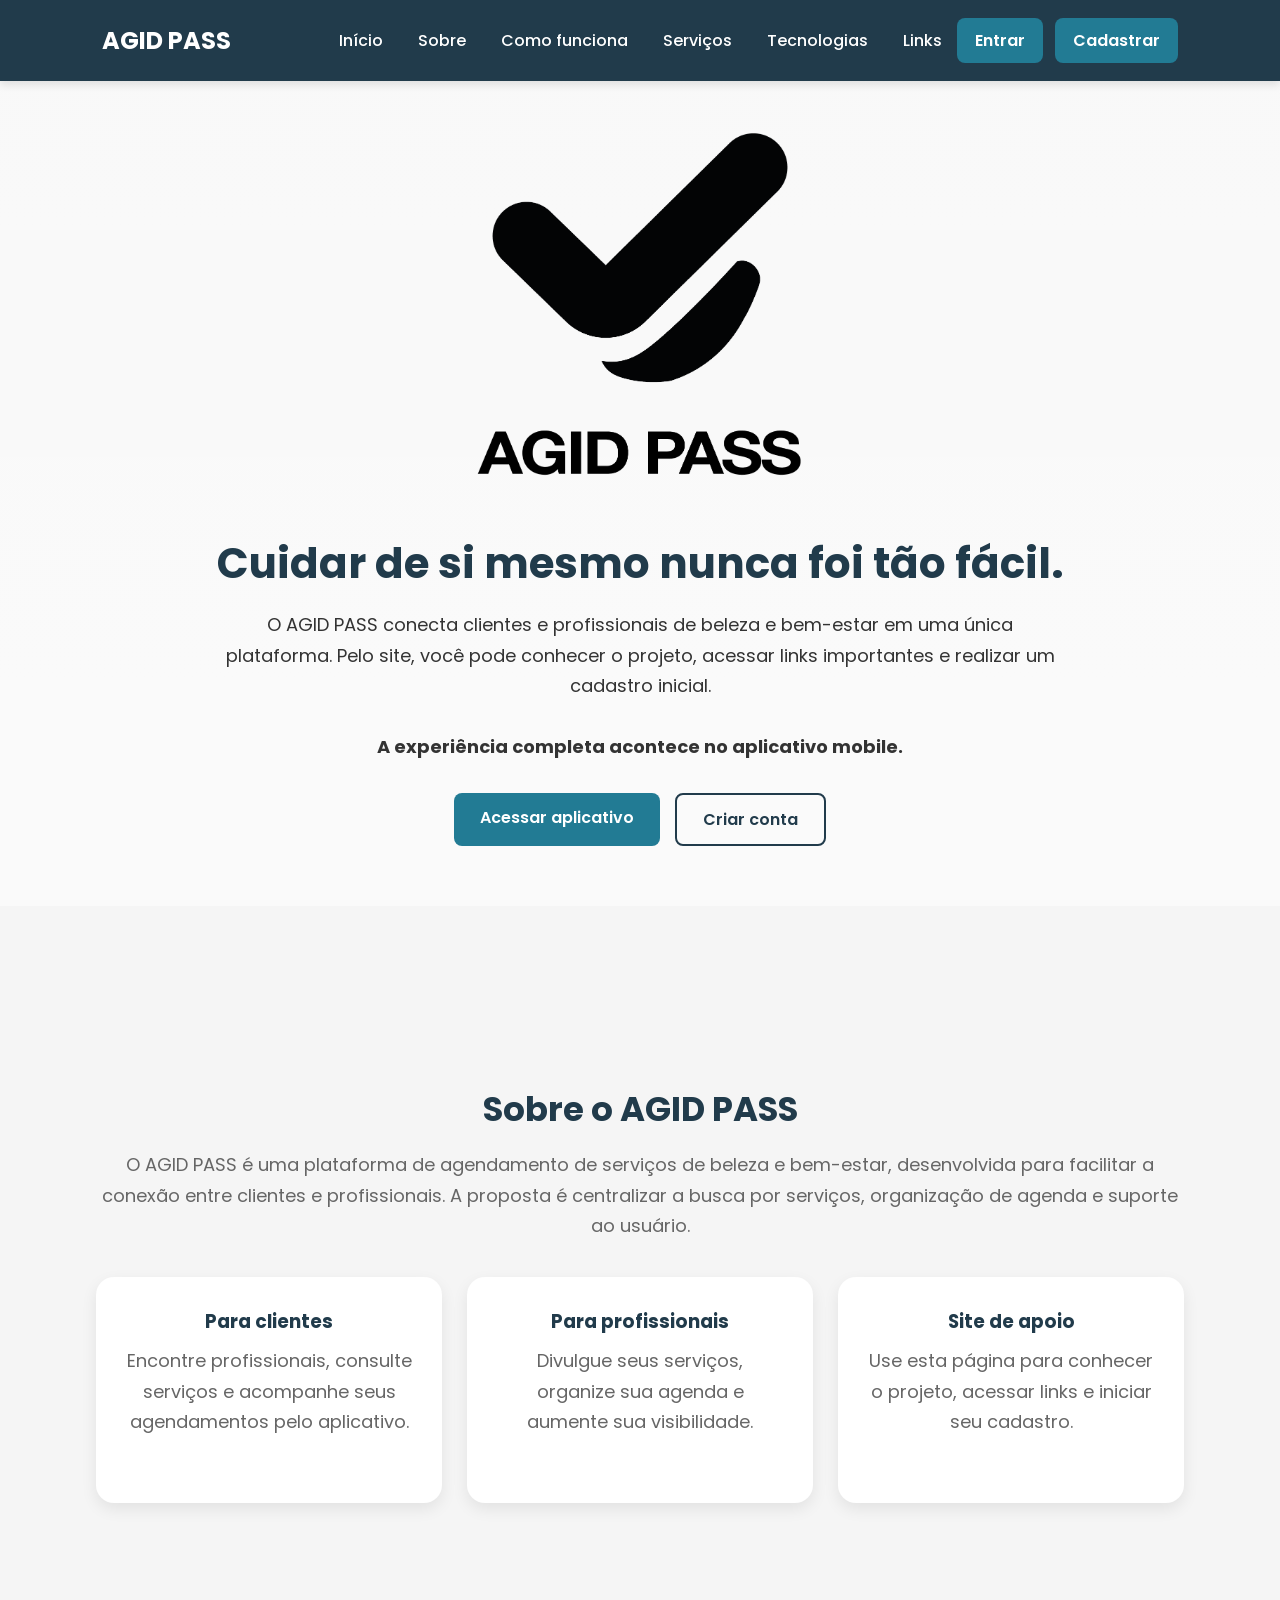
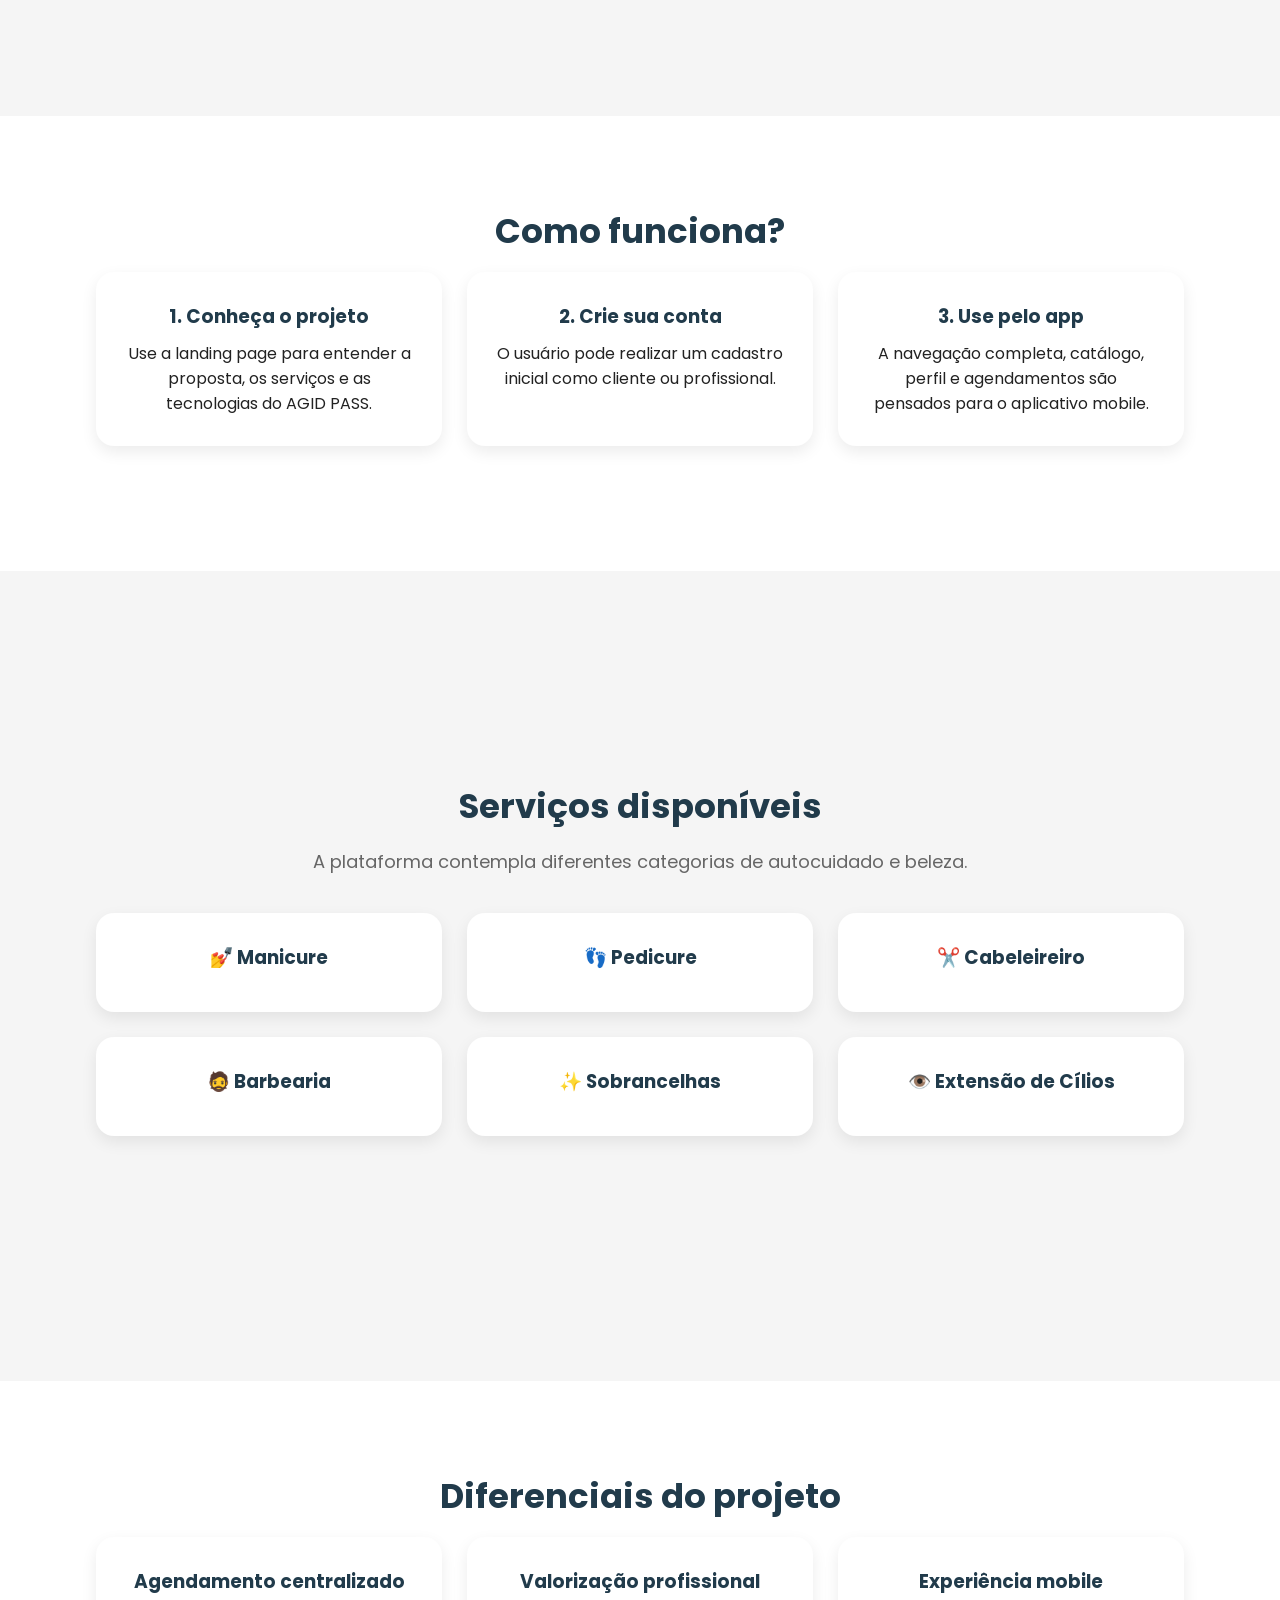
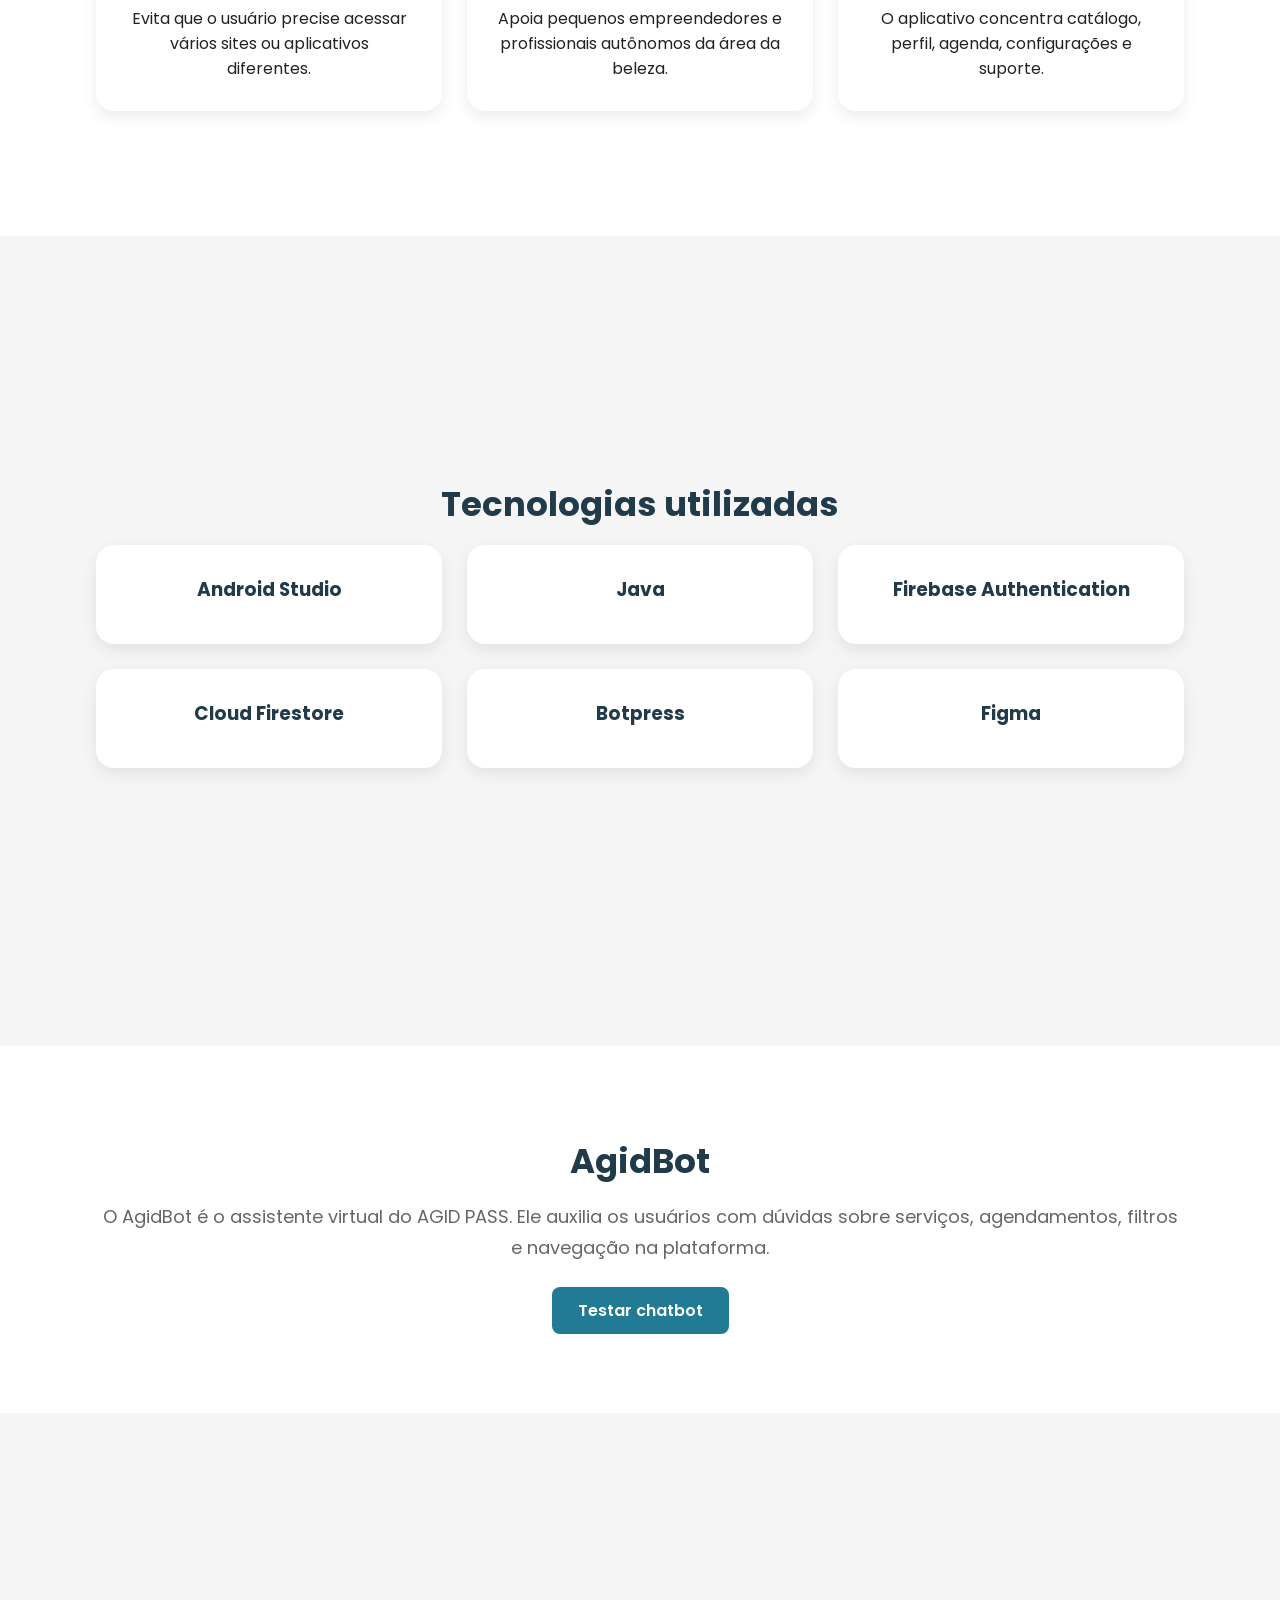
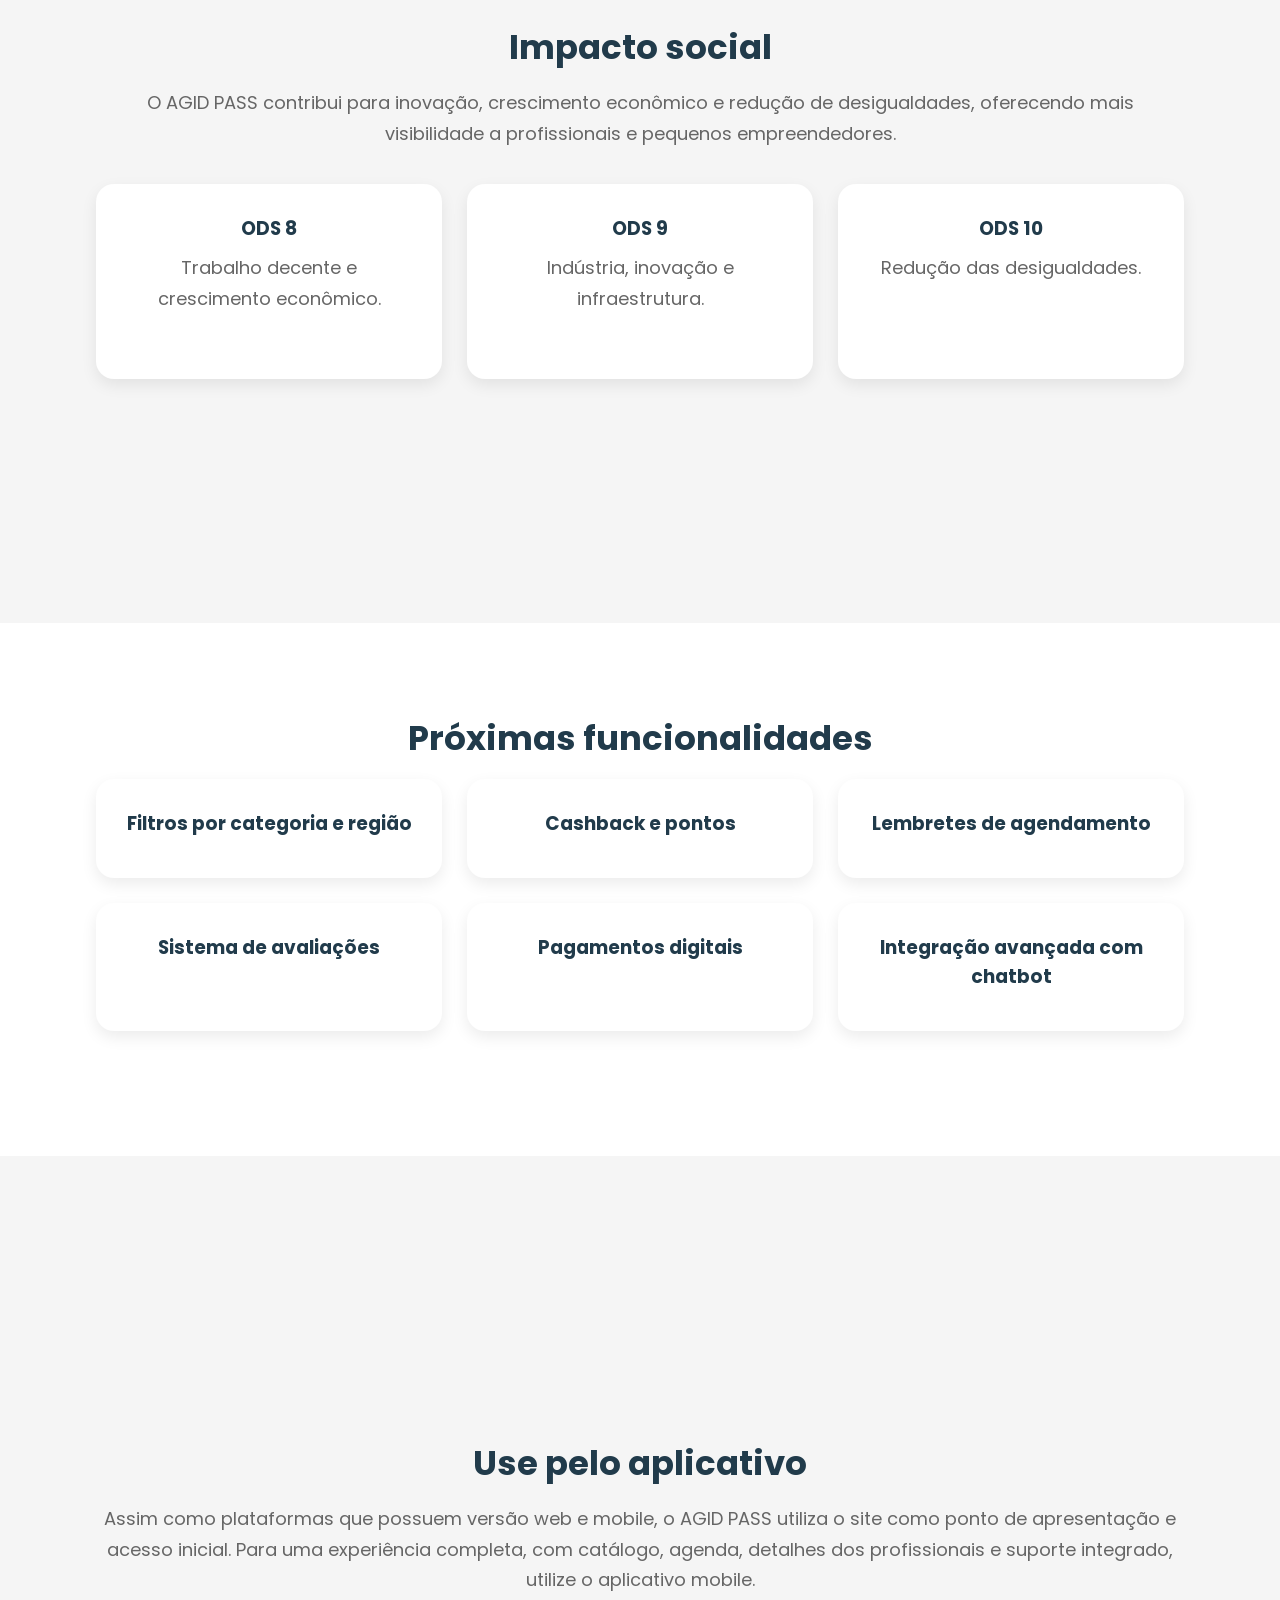
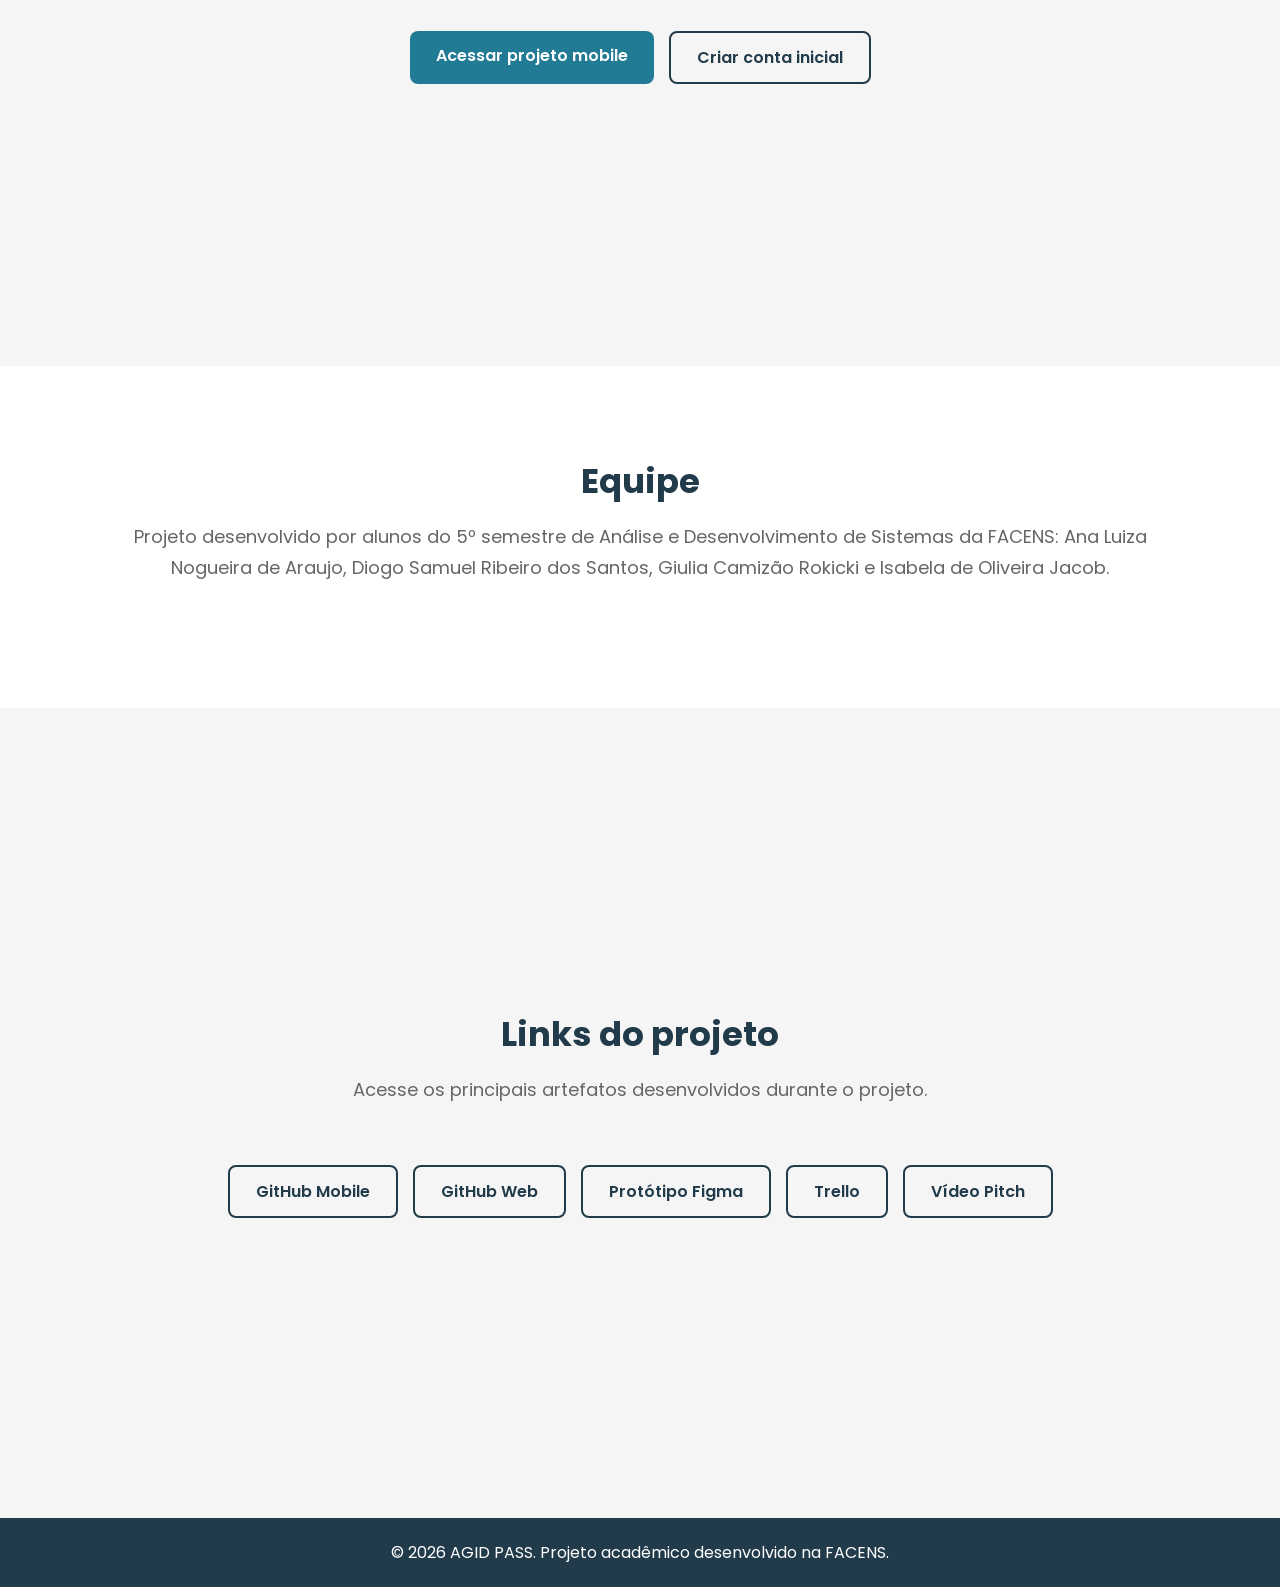
==== index.html @ 79052758 "Versão 1.0 - Criação da landing page com o Firebase Hosting" ====
<!DOCTYPE html>
<html lang="pt-BR">

<head>
    <meta charset="UTF-8">
    <meta name="viewport" content="width=device-width, initial-scale=1.0">
    <title>AGID PASS</title>
    <link rel="stylesheet" href="css/style.css">
</head>

<body>

    <header class="navbar">
        <div class="logo-text">AGID PASS</div>

        <nav>
            <a href="#inicio">Início</a>
            <a href="#sobre">Sobre</a>
            <a href="#funciona">Como funciona</a>
            <a href="#servicos">Serviços</a>
            <a href="#tecnologias">Tecnologias</a>
            <a href="#links">Links</a>
        </nav>

        <div class="nav-buttons">
            <a href="login.html" class="btn-nav">Entrar</a>
            <a href="cadastro.html" class="btn-nav">Cadastrar</a>
        </div>
    </header>

    <section id="inicio" class="hero">
        <div class="hero-content">
            <img src="assets/logoAGID.png" alt="Logo AGID PASS" class="logo-img">

            <h1>Cuidar de si mesmo nunca foi tão fácil.</h1>

            <p>
                O AGID PASS conecta clientes e profissionais de beleza e bem-estar em uma única plataforma.
                Pelo site, você pode conhecer o projeto, acessar links importantes e realizar um cadastro inicial.
                <br><br>
                <strong>A experiência completa acontece no aplicativo mobile.</strong>
            </p>

            <div class="hero-buttons">
                <a href="#links" class="btn-primary">Acessar aplicativo</a>
                <a href="cadastro.html" class="btn-secondary">Criar conta</a>
            </div>
        </div>
    </section>

    <section id="sobre" class="sobre">
        <div class="container">
            <h2>Sobre o AGID PASS</h2>

            <p>
                O AGID PASS é uma plataforma de agendamento de serviços de beleza e bem-estar,
                desenvolvida para facilitar a conexão entre clientes e profissionais.
                A proposta é centralizar a busca por serviços, organização de agenda e suporte ao usuário.
            </p>

            <div class="cards-info">
                <div class="info-card">
                    <h3>Para clientes</h3>
                    <p>Encontre profissionais, consulte serviços e acompanhe seus agendamentos pelo aplicativo.</p>
                </div>

                <div class="info-card">
                    <h3>Para profissionais</h3>
                    <p>Divulgue seus serviços, organize sua agenda e aumente sua visibilidade.</p>
                </div>

                <div class="info-card">
                    <h3>Site de apoio</h3>
                    <p>Use esta página para conhecer o projeto, acessar links e iniciar seu cadastro.</p>
                </div>
            </div>
        </div>
    </section>

    <section id="funciona" class="planos">
        <div class="container">
            <h2>Como funciona?</h2>

            <div class="cards-info">
                <div class="info-card">
                    <h3>1. Conheça o projeto</h3>
                    <p>Use a landing page para entender a proposta, os serviços e as tecnologias do AGID PASS.</p>
                </div>

                <div class="info-card">
                    <h3>2. Crie sua conta</h3>
                    <p>O usuário pode realizar um cadastro inicial como cliente ou profissional.</p>
                </div>

                <div class="info-card">
                    <h3>3. Use pelo app</h3>
                    <p>A navegação completa, catálogo, perfil e agendamentos são pensados para o aplicativo mobile.</p>
                </div>
            </div>
        </div>
    </section>

    <section id="servicos" class="sobre">
        <div class="container">
            <h2>Serviços disponíveis</h2>

            <p>
                A plataforma contempla diferentes categorias de autocuidado e beleza.
            </p>

            <div class="cards-info">
                <div class="info-card"><h3>💅 Manicure</h3></div>
                <div class="info-card"><h3>👣 Pedicure</h3></div>
                <div class="info-card"><h3>✂️ Cabeleireiro</h3></div>
                <div class="info-card"><h3>🧔 Barbearia</h3></div>
                <div class="info-card"><h3>✨ Sobrancelhas</h3></div>
                <div class="info-card"><h3>👁️ Extensão de Cílios</h3></div>
            </div>
        </div>
    </section>

    <section id="diferenciais" class="planos">
        <div class="container">
            <h2>Diferenciais do projeto</h2>

            <div class="cards-info">
                <div class="info-card">
                    <h3>Agendamento centralizado</h3>
                    <p>Evita que o usuário precise acessar vários sites ou aplicativos diferentes.</p>
                </div>

                <div class="info-card">
                    <h3>Valorização profissional</h3>
                    <p>Apoia pequenos empreendedores e profissionais autônomos da área da beleza.</p>
                </div>

                <div class="info-card">
                    <h3>Experiência mobile</h3>
                    <p>O aplicativo concentra catálogo, perfil, agenda, configurações e suporte.</p>
                </div>
            </div>
        </div>
    </section>

    <section id="tecnologias" class="sobre">
        <div class="container">
            <h2>Tecnologias utilizadas</h2>

            <div class="cards-info">
                <div class="info-card"><h3>Android Studio</h3></div>
                <div class="info-card"><h3>Java</h3></div>
                <div class="info-card"><h3>Firebase Authentication</h3></div>
                <div class="info-card"><h3>Cloud Firestore</h3></div>
                <div class="info-card"><h3>Botpress</h3></div>
                <div class="info-card"><h3>Figma</h3></div>
            </div>
        </div>
    </section>

    <section id="chatbot" class="planos">
        <div class="container">
            <h2>AgidBot</h2>

            <p class="subtitulo">
                O AgidBot é o assistente virtual do AGID PASS. Ele auxilia os usuários com dúvidas sobre
                serviços, agendamentos, filtros e navegação na plataforma.
            </p>

            <a href="https://cdn.botpress.cloud/webchat/v3.6/shareable.html?configUrl=https://files.bpcontent.cloud/2026/04/14/03/20260414033141-ZLXTIGOC.json"
                target="_blank" class="btn-primary">
                Testar chatbot
            </a>
        </div>
    </section>

    <section id="impacto" class="sobre">
        <div class="container">
            <h2>Impacto social</h2>

            <p>
                O AGID PASS contribui para inovação, crescimento econômico e redução de desigualdades,
                oferecendo mais visibilidade a profissionais e pequenos empreendedores.
            </p>

            <div class="cards-info">
                <div class="info-card">
                    <h3>ODS 8</h3>
                    <p>Trabalho decente e crescimento econômico.</p>
                </div>

                <div class="info-card">
                    <h3>ODS 9</h3>
                    <p>Indústria, inovação e infraestrutura.</p>
                </div>

                <div class="info-card">
                    <h3>ODS 10</h3>
                    <p>Redução das desigualdades.</p>
                </div>
            </div>
        </div>
    </section>

    <section id="futuro" class="planos">
        <div class="container">
            <h2>Próximas funcionalidades</h2>

            <div class="cards-info">
                <div class="info-card"><h3>Filtros por categoria e região</h3></div>
                <div class="info-card"><h3>Cashback e pontos</h3></div>
                <div class="info-card"><h3>Lembretes de agendamento</h3></div>
                <div class="info-card"><h3>Sistema de avaliações</h3></div>
                <div class="info-card"><h3>Pagamentos digitais</h3></div>
                <div class="info-card"><h3>Integração avançada com chatbot</h3></div>
            </div>
        </div>
    </section>

    <section id="app" class="sobre">
        <div class="container">
            <h2>Use pelo aplicativo</h2>

            <p>
                Assim como plataformas que possuem versão web e mobile, o AGID PASS utiliza o site como ponto
                de apresentação e acesso inicial. Para uma experiência completa, com catálogo, agenda,
                detalhes dos profissionais e suporte integrado, utilize o aplicativo mobile.
            </p>

            <div class="hero-buttons">
                <a href="https://github.com/ananogs-bot/AGIDPASS-Mobile" target="_blank" class="btn-primary">
                    Acessar projeto mobile
                </a>

                <a href="cadastro.html" class="btn-secondary">
                    Criar conta inicial
                </a>
            </div>
        </div>
    </section>

    <section id="equipe" class="planos">
        <div class="container">
            <h2>Equipe</h2>

            <p class="subtitulo">
                Projeto desenvolvido por alunos do 5º semestre de Análise e Desenvolvimento de Sistemas da FACENS:
                Ana Luiza Nogueira de Araujo, Diogo Samuel Ribeiro dos Santos, Giulia Camizão Rokicki e
                Isabela de Oliveira Jacob.
            </p>
        </div>
    </section>

    <section id="links" class="sobre">
        <div class="container">
            <h2>Links do projeto</h2>

            <p>
                Acesse os principais artefatos desenvolvidos durante o projeto.
            </p>

            <br>

            <div class="hero-buttons">
                <a href="https://github.com/ananogs-bot/AGIDPASS-Mobile" target="_blank" class="btn-secondary">
                    GitHub Mobile
                </a>

                <a href="COLE_AQUI_O_LINK_DO_GITHUB_DA_LANDING_PAGE" target="_blank" class="btn-secondary">
                    GitHub Web
                </a>

                <a href="https://www.figma.com/design/40w0I208AfofUGIMAbHQ21/AGID-PASS---Mobile"
                    target="_blank" class="btn-secondary">
                    Protótipo Figma
                </a>

                <a href="https://trello.com/b/S7PlgpMq/agid-pass" target="_blank" class="btn-secondary">
                    Trello
                </a>

                <a href="https://youtu.be/CIX8-N9DKLw" target="_blank" class="btn-secondary">
                    Vídeo Pitch
                </a>
            </div>
        </div>
    </section>

    <footer>
        <p>&copy; 2026 AGID PASS. Projeto acadêmico desenvolvido na FACENS.</p>
    </footer>

    <script src="script.js"></script>

    <script src="https://cdn.botpress.cloud/webchat/v3.6/inject.js"></script>
    <script src="https://files.bpcontent.cloud/2026/04/14/03/20260414033141-DCL74VJK.js" defer></script>

</body>

</html>
---- css/style.css ----
@import url('https://fonts.googleapis.com/css2?family=Poppins:wght@300;400;500;600;700&display=swap');

:root {
    --primary: #16325B;
    --secondary: #213B4B;
    --accent: #227B94;
    --accent-light: #78B7D0;
    --background: #F5F5F5;
    --white: #FFFFFF;
    --text: #222222;
    --text-light: #666666;
}

* {
    margin: 0;
    padding: 0;
    box-sizing: border-box;
    font-family: 'Poppins', sans-serif;
}

html {
    scroll-behavior: smooth;
}

body {
    background-color: var(--background);
    color: var(--text);
}

/* ===================== */
/* NAVBAR */
/* ===================== */

.navbar {
    width: 100%;
    background-color: var(--secondary);
    display: flex;
    align-items: center;
    justify-content: space-between;

    padding: 18px 8%;

    position: fixed;
    top: 0;
    left: 0;

    z-index: 1000;

    box-shadow: 0 4px 8px rgba(0,0,0,0.1);
}

.logo-text {
    color: var(--white);
    font-size: 24px;
    font-weight: 700;
    text-decoration: none;
}

/* MENU CENTRALIZADO DE VERDADE */
.navbar nav {
    position: absolute;
    left: 50%;
    transform: translateX(-50%);

    display: flex;
    gap: 35px;
}

.navbar nav a {
    color: var(--white);
    text-decoration: none;
    font-weight: 500;
    transition: .3s;
}

.navbar nav a:hover {
    color: var(--accent-light);
}

.nav-buttons {
    display: flex;
    gap: 12px;
}

/* ===================== */
/* BOTÕES */
/* ===================== */

.btn-nav,
.btn-primary,
.btn-secondary,
.btn-outline,
.btn-card {
    text-decoration: none;
    border-radius: 8px;
    font-weight: 600;
    transition: .3s;
}

.btn-nav {
    background-color: var(--accent);
    color: var(--white);
    padding: 10px 18px;
}

.btn-nav:hover {
    background-color: var(--primary);
    transform: translateY(-2px);
}

.btn-primary {
    background-color: var(--accent);
    color: var(--white);
    padding: 12px 26px;
    border: none;
}

.btn-primary:hover {
    background-color: var(--primary);
}

.btn-secondary,
.btn-outline {
    color: var(--secondary);
    border: 2px solid var(--secondary);
    padding: 12px 26px;
}

.btn-secondary:hover,
.btn-outline:hover {
    background-color: var(--secondary);
    color: var(--white);
}

.btn-card {
    display: block;
    text-align: center;
    background-color: transparent;
    color: var(--secondary);
    border: 2px solid var(--secondary);
    padding: 12px;
}

.btn-card:hover {
    background-color: var(--secondary);
    color: var(--white);
}

/* ===================== */
/* HERO */
/* ===================== */

.hero {
    min-height: 95vh;
    background:
        linear-gradient(
            rgba(255,255,255,0.35),
            rgba(255,255,255,0.55)
        ),
        url('./assets/fundoInicio.png') no-repeat center center;
    background-size: cover;

    display: flex;
    align-items: center;
    justify-content: center;
    text-align: center;

    padding: 120px 8% 60px;
}

.hero-content {
    max-width: 850px;
}

.logo-img {
    width: 380px;
    max-width: 90%;
    margin-bottom: 25px;
}

.hero h1 {
    font-size: 42px;
    color: var(--secondary);
    margin-bottom: 15px;
}

.hero p {
    font-size: 18px;
    color: #333;
    margin-bottom: 30px;
    line-height: 1.7;
}

.hero-buttons,
.sobre-buttons {
    display: flex;
    justify-content: center;
    gap: 15px;
    flex-wrap: wrap;
}

/* ===================== */
/* GERAL */
/* ===================== */

.container {
    width: 85%;
    max-width: 1200px;
    margin: auto;
}

/* ===================== */
/* SOBRE */
/* ===================== */

.sobre {
    min-height: 90vh;
    background-color: var(--background);
    display: flex;
    align-items: center;
    text-align: center;
    padding: 90px 0;
}

.sobre h2,
.planos h2,
.contato h2 {
    font-size: 34px;
    color: var(--secondary);
    margin-bottom: 15px;
}

.sobre p,
.planos .subtitulo,
.contato p {
    font-size: 18px;
    color: var(--text-light);
    line-height: 1.7;
    margin-bottom: 35px;
}

.cards-info {
    display: grid;
    grid-template-columns: repeat(3, 1fr);
    gap: 25px;
    margin-bottom: 35px;
}

.info-card {
    background-color: var(--white);
    padding: 30px;
    border-radius: 18px;
    box-shadow: 0 6px 16px rgba(0,0,0,0.08);
}

.info-card h3 {
    color: var(--secondary);
    margin-bottom: 10px;
}

/* ===================== */
/* PLANOS */
/* ===================== */

.planos {
    background-color: var(--white);
    padding: 90px 0;
    text-align: center;
}

.planos-grid {
    display: grid;
    grid-template-columns: repeat(3, 1fr);
    gap: 25px;
}

.plano-card {
    background-color: var(--white);
    border-radius: 20px;
    padding: 30px;
    box-shadow: 0 6px 18px rgba(0,0,0,0.08);
    border: 1px solid #eaeaea;
    transition: .3s;
}

.plano-card:hover {
    transform: translateY(-6px);
}

.plano-card h3 {
    color: var(--secondary);
    font-size: 24px;
    margin-bottom: 20px;
}

.plano-card h4 {
    font-size: 36px;
    color: var(--primary);
    margin-bottom: 15px;
}

.plano-card h4 span {
    font-size: 16px;
    color: #888;
    font-weight: 400;
}

.plano-card p {
    color: var(--text-light);
    min-height: 75px;
    margin-bottom: 25px;
}

.destaque {
    border: 3px solid var(--accent);
}

.chamada-final {
    margin-top: 45px;
    color: var(--secondary);
    font-size: 26px;
}

/* ===================== */
/* CONTATO */
/* ===================== */

.contato {
    background-color: var(--background);
    text-align: center;
    padding: 80px 0;
}

/* ===================== */
/* FOOTER */
/* ===================== */

footer {
    background-color: var(--secondary);
    color: var(--white);
    text-align: center;
    padding: 22px;
}

/* ===================== */
/* RESPONSIVO */
/* ===================== */

@media (max-width: 900px) {

    .navbar {
        flex-direction: column;
        gap: 15px;

        position: static;
        padding: 20px;
    }

    .navbar nav {
        position: static;
        transform: none;

        display: flex;
        flex-wrap: wrap;
        justify-content: center;

        gap: 15px;
    }

    .hero {
        padding-top: 60px;
    }

    .hero h1 {
        font-size: 30px;
    }

    .cards-info,
    .planos-grid {
        grid-template-columns: 1fr;
    }
}

.auth-body {
    min-height: 100vh;
    background: linear-gradient(135deg, #213B4B, #227B94);
    display: flex;
    align-items: center;
    justify-content: center;
    padding: 20px;
}

.auth-container {
    width: 100%;
    max-width: 430px;
}

.auth-card {
    background: #ffffff;
    padding: 35px;
    border-radius: 22px;
    box-shadow: 0 10px 35px rgba(0,0,0,0.22);
    text-align: center;
}

.auth-logo {
    width: 130px;
    height: auto;
    margin-bottom: 18px;
}

.auth-card h1 {
    color: #213B4B;
    font-size: 32px;
    margin-bottom: 8px;
}

.auth-card p {
    color: #666;
    margin-bottom: 25px;
}

.auth-card form {
    display: flex;
    flex-direction: column;
    gap: 14px;
}

.auth-card input,
.auth-card select,
.auth-card textarea {
    width: 100%;
    padding: 14px;
    border-radius: 10px;
    border: 1px solid #ccc;
    font-size: 15px;
    outline: none;
}

.auth-card input:focus,
.auth-card select:focus,
.auth-card textarea:focus {
    border-color: #227B94;
}

.auth-card button {
    background-color: #227B94;
    color: white;
    border: none;
    padding: 14px;
    border-radius: 10px;
    font-weight: 700;
    cursor: pointer;
    font-size: 16px;
}

.auth-card button:hover {
    background-color: #16325B;
}

.auth-card span {
    display: block;
    margin-top: 20px;
    color: #666;
}

.auth-card a {
    color: #227B94;
    font-weight: 600;
    text-decoration: none;
}


.login-page {
    min-height: 100vh;
    margin: 0;
    background: linear-gradient(180deg, #dce8f0 0%, #ffffff 45%, #dce8f0 100%);
    display: flex;
    align-items: center;
    justify-content: center;
}

.login-wrapper {
    width: 100%;
    padding: 30px 20px;
    display: flex;
    justify-content: center;
}

.login-card {
    width: 100%;
    max-width: 430px;
    background: #ffffff;
    border-radius: 42px;
    padding: 42px 34px;
    box-shadow: 0 16px 45px rgba(33, 59, 75, 0.25);
    text-align: center;
}

.login-icon {
    width: 78px;
    height: 78px;
    object-fit: contain;
    margin-bottom: 18px;
    border-radius: 18px;
}

.login-card h1 {
    font-size: 25px;
    color: #111827;
    margin-bottom: 8px;
}

.login-card p {
    color: #7b8190;
    font-size: 14px;
    margin-bottom: 28px;
}

.login-tabs {
    background-color: #e8ebef;
    border-radius: 14px;
    display: grid;
    grid-template-columns: 1fr 1fr;
    padding: 5px;
    margin-bottom: 32px;
}

.login-tabs button,
.login-tabs a {
    border: none;
    padding: 13px;
    border-radius: 12px;
    font-weight: 700;
    text-decoration: none;
    font-size: 14px;
    cursor: pointer;
    text-align: center;
}

.login-tabs button.active {
    background-color: white;
    color: #111827;
    box-shadow: 0 3px 8px rgba(0,0,0,0.08);
}

.login-tabs a {
    color: #7b8190;
}

.login-form {
    display: flex;
    flex-direction: column;
    text-align: left;
}

.login-form label {
    font-size: 13px;
    font-weight: 600;
    color: #4b5563;
    margin-bottom: 8px;
}

.login-form input,
.login-form select,
.login-form textarea {
    width: 100%;
    padding: 15px 16px;
    border-radius: 16px;
    border: 1px solid #dfe3ea;
    background-color: #f9fafb;
    font-size: 14px;
    margin-bottom: 22px;
    outline: none;
    color: #4b5563;
}

.login-options {
    display: flex;
    justify-content: space-between;
    align-items: center;
    margin-bottom: 32px;
    font-size: 13px;
}

.remember {
    display: flex;
    align-items: center;
    gap: 6px;
    margin: 0 !important;
}

.login-options a {
    color: #111827;
    text-decoration: none;
    font-weight: 700;
}

.login-button {
    width: 100%;
    background-color: #000000;
    color: white;
    border: none;
    padding: 16px;
    border-radius: 16px;
    font-weight: 700;
    cursor: pointer;
    font-size: 15px;
}

.login-button:hover {
    background-color: #213B4B;
}

.back-home {
    display: block;
    margin-top: 24px;
    color: #227B94;
    text-decoration: none;
    font-weight: 600;
    font-size: 14px;
}

.login-form select {
    width: 100%;
    padding: 15px 16px;
    border-radius: 16px;
    border: 1px solid #dfe3ea;
    background-color: #f9fafb;
    font-size: 14px;
    margin-bottom: 22px;
    outline: none;
    color: #6b7280;
}

.login-form select:focus {
    border-color: #227B94;
    background-color: white;
}

.login-form input:focus,
.login-form select:focus,
.login-form textarea:focus {
    border-color: #227B94;
    background-color: white;
}

.screenshots{
    display:flex;
    justify-content:center;
    gap:20px;
    flex-wrap:wrap;
}

.screenshots img{
    width:250px;
    border-radius:20px;
    box-shadow:0 5px 15px rgba(0,0,0,.15);
}
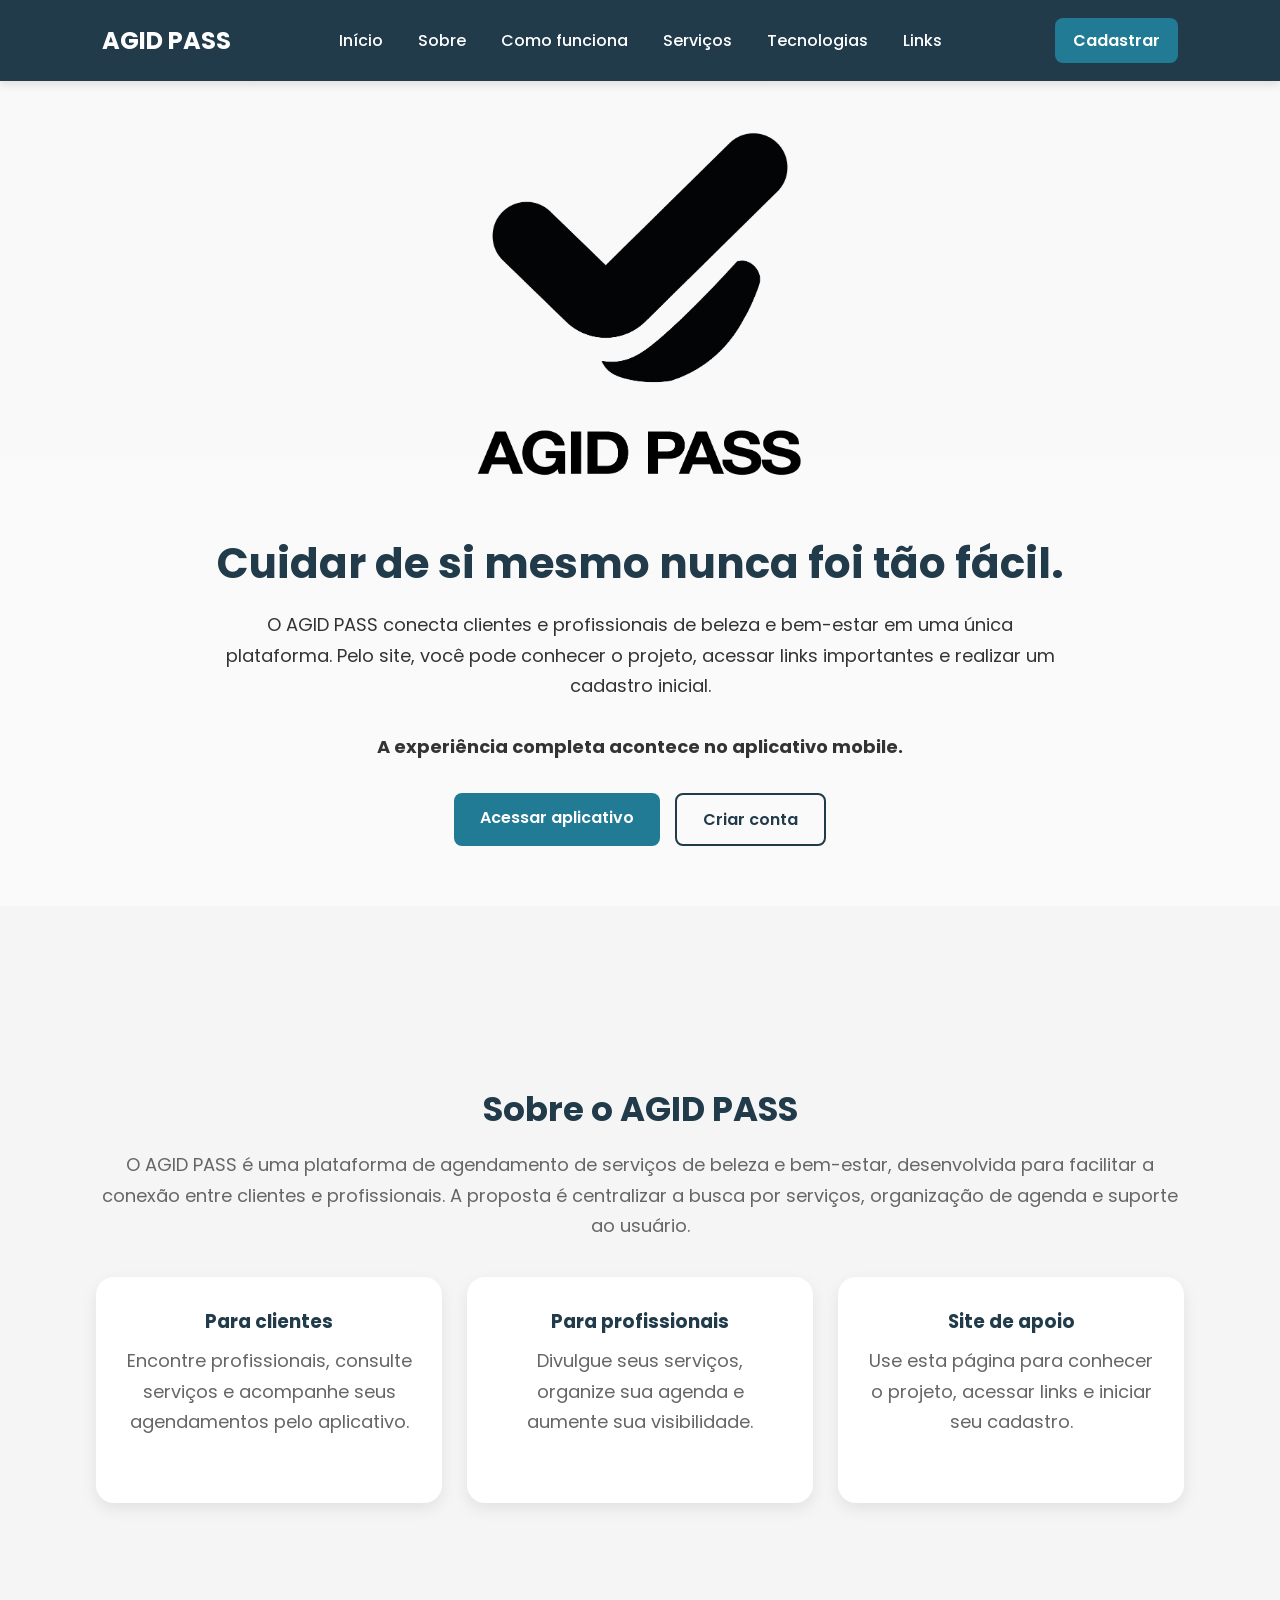
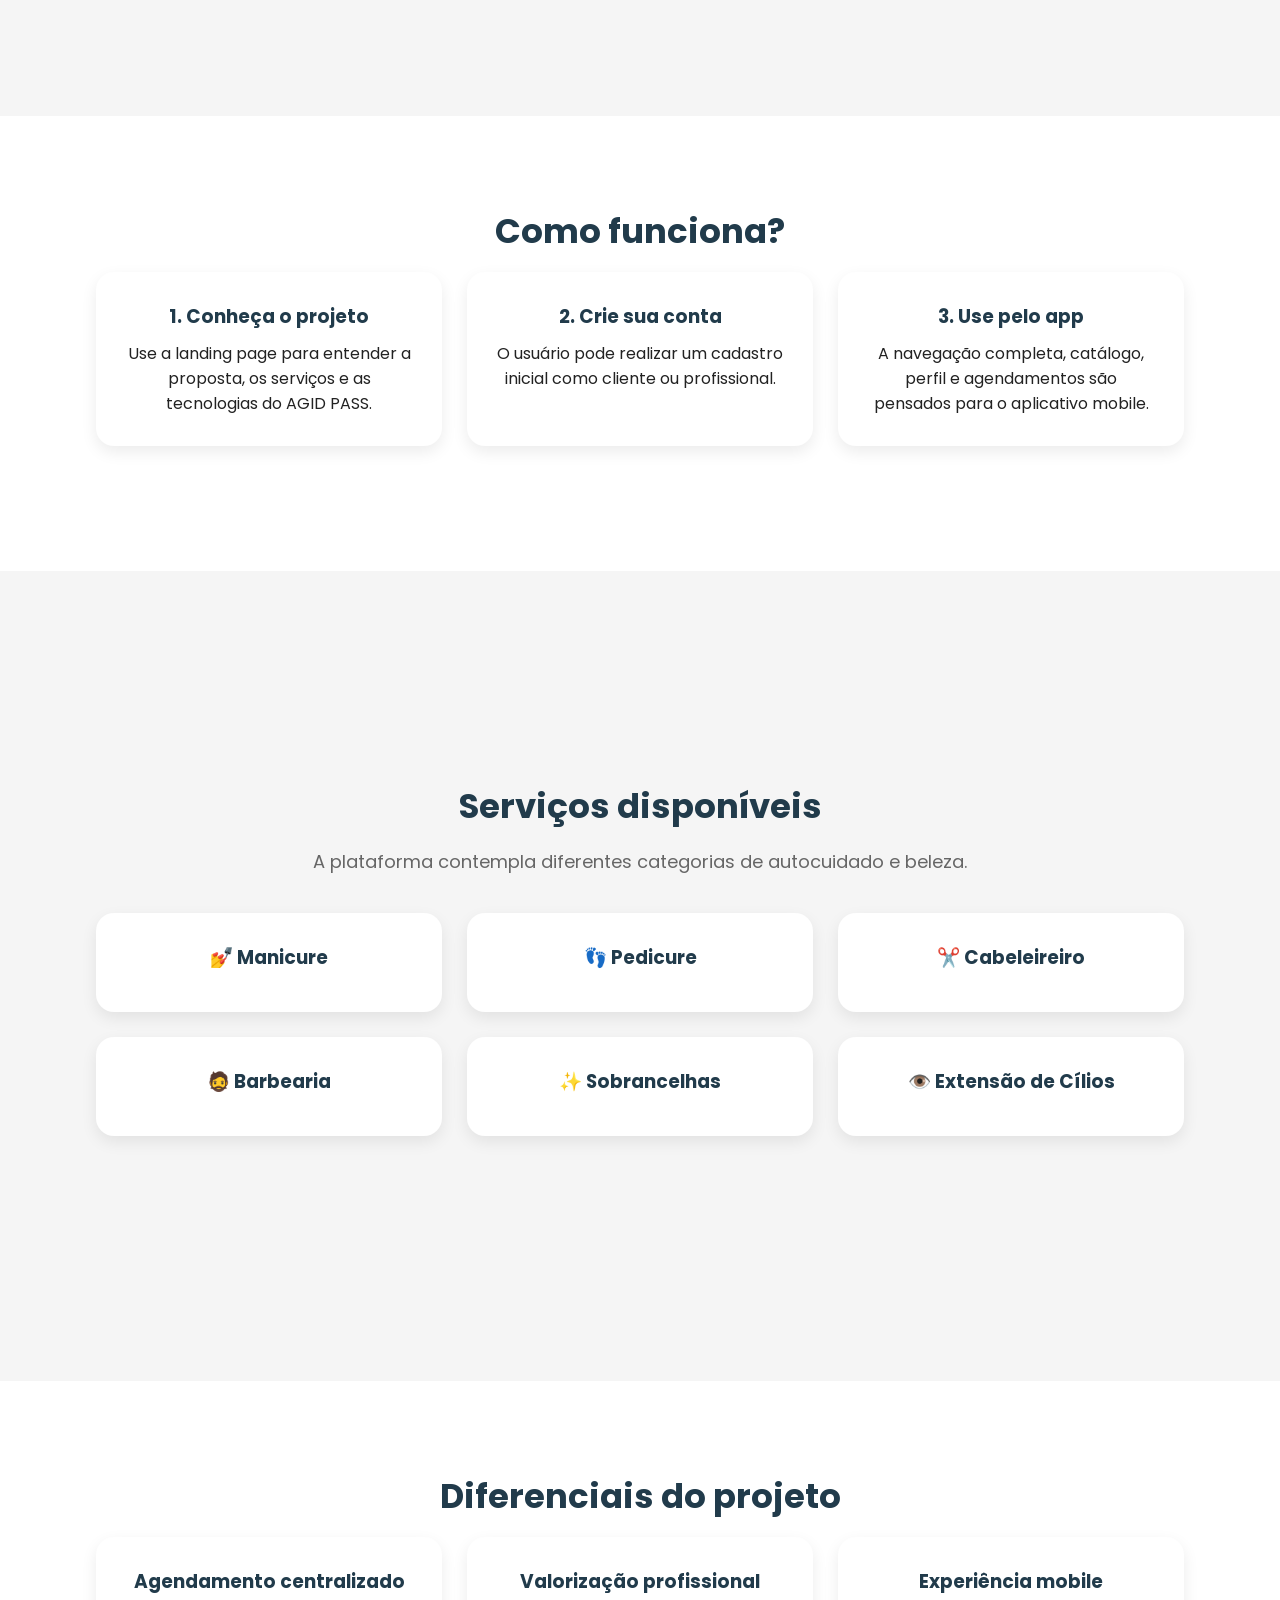
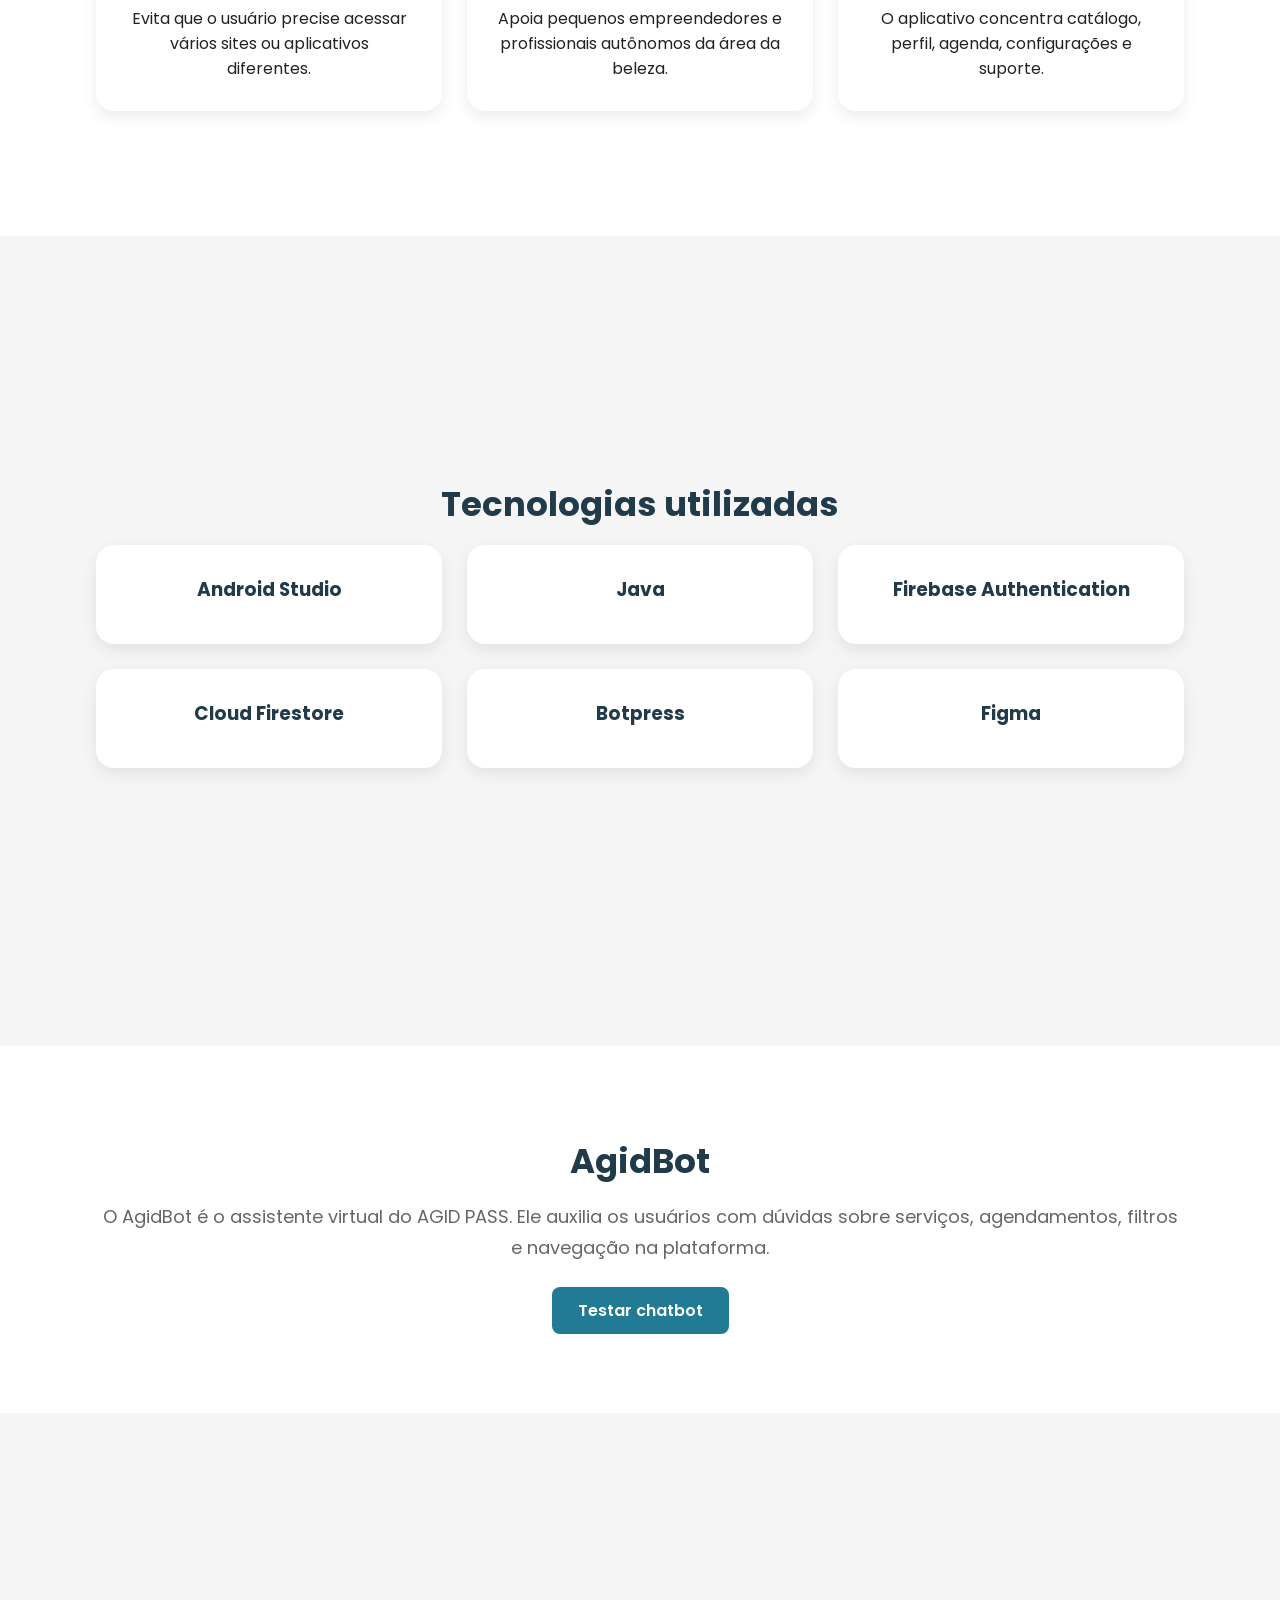
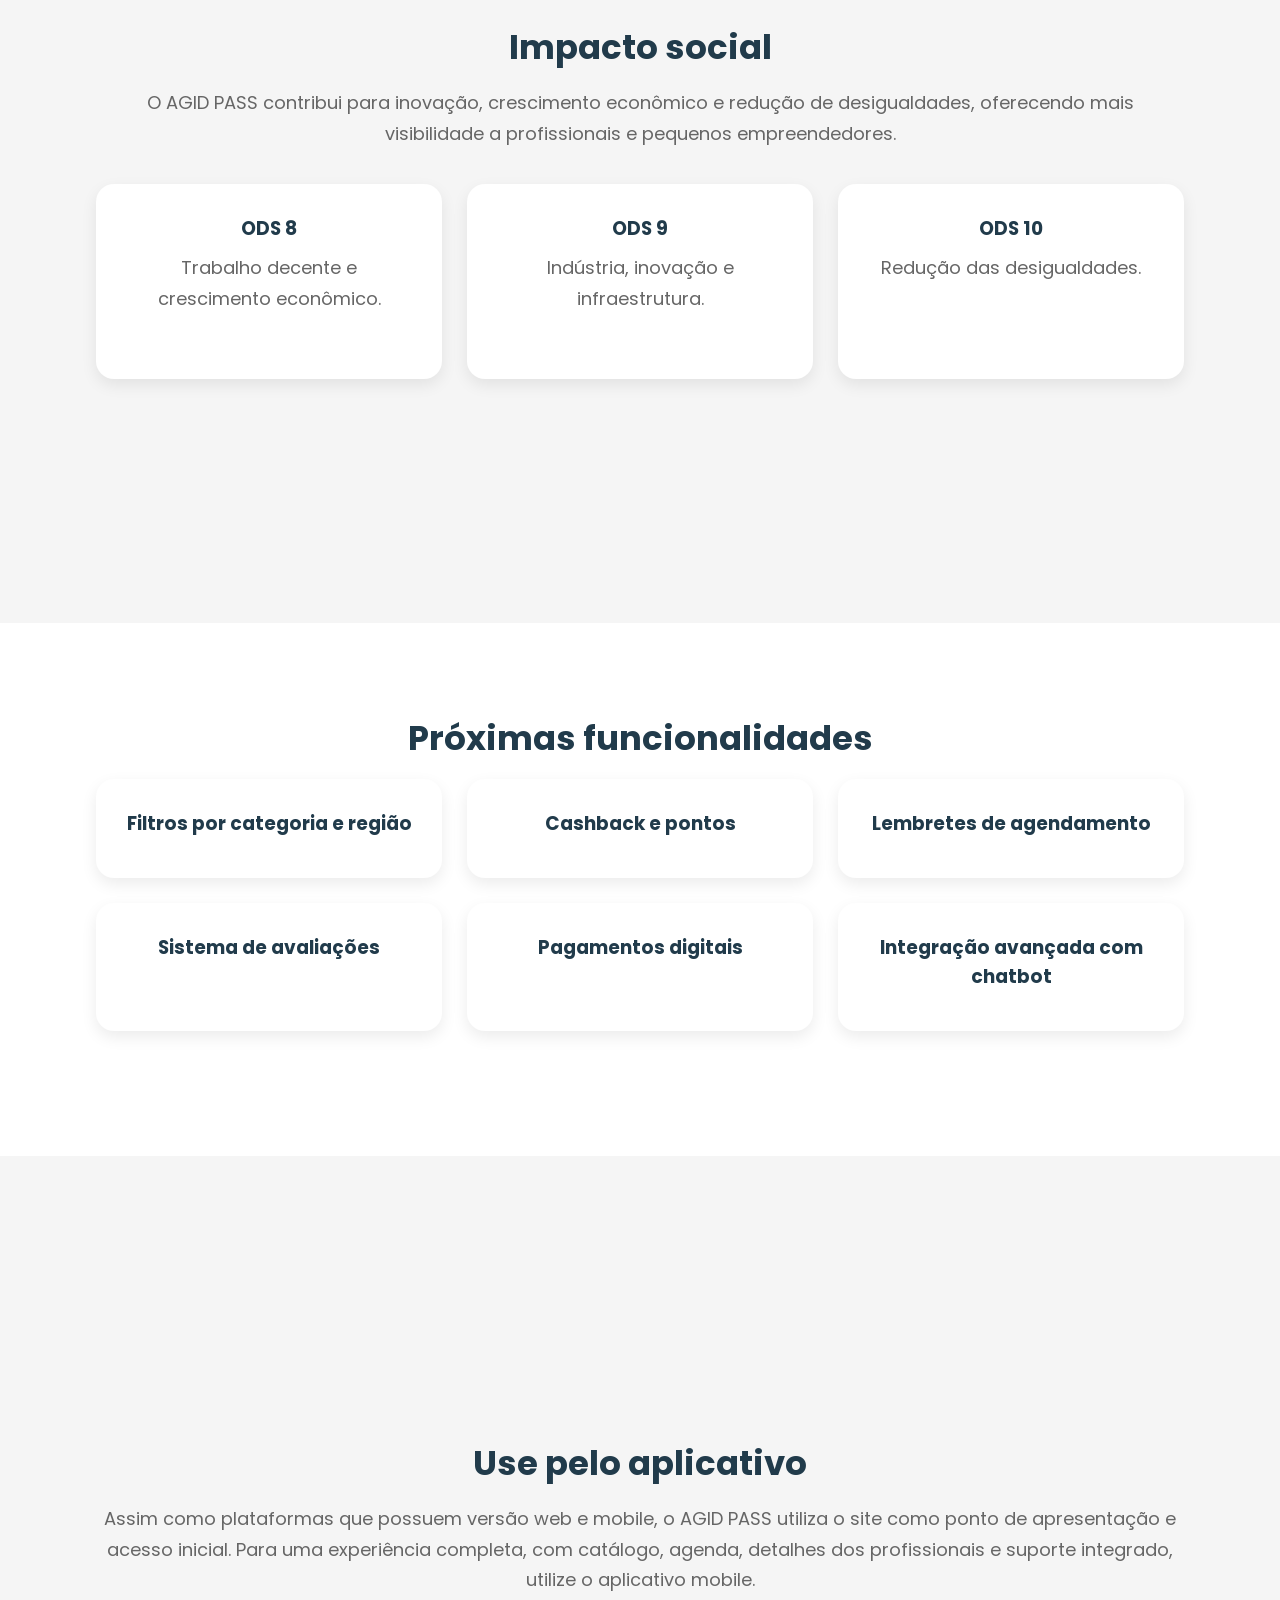
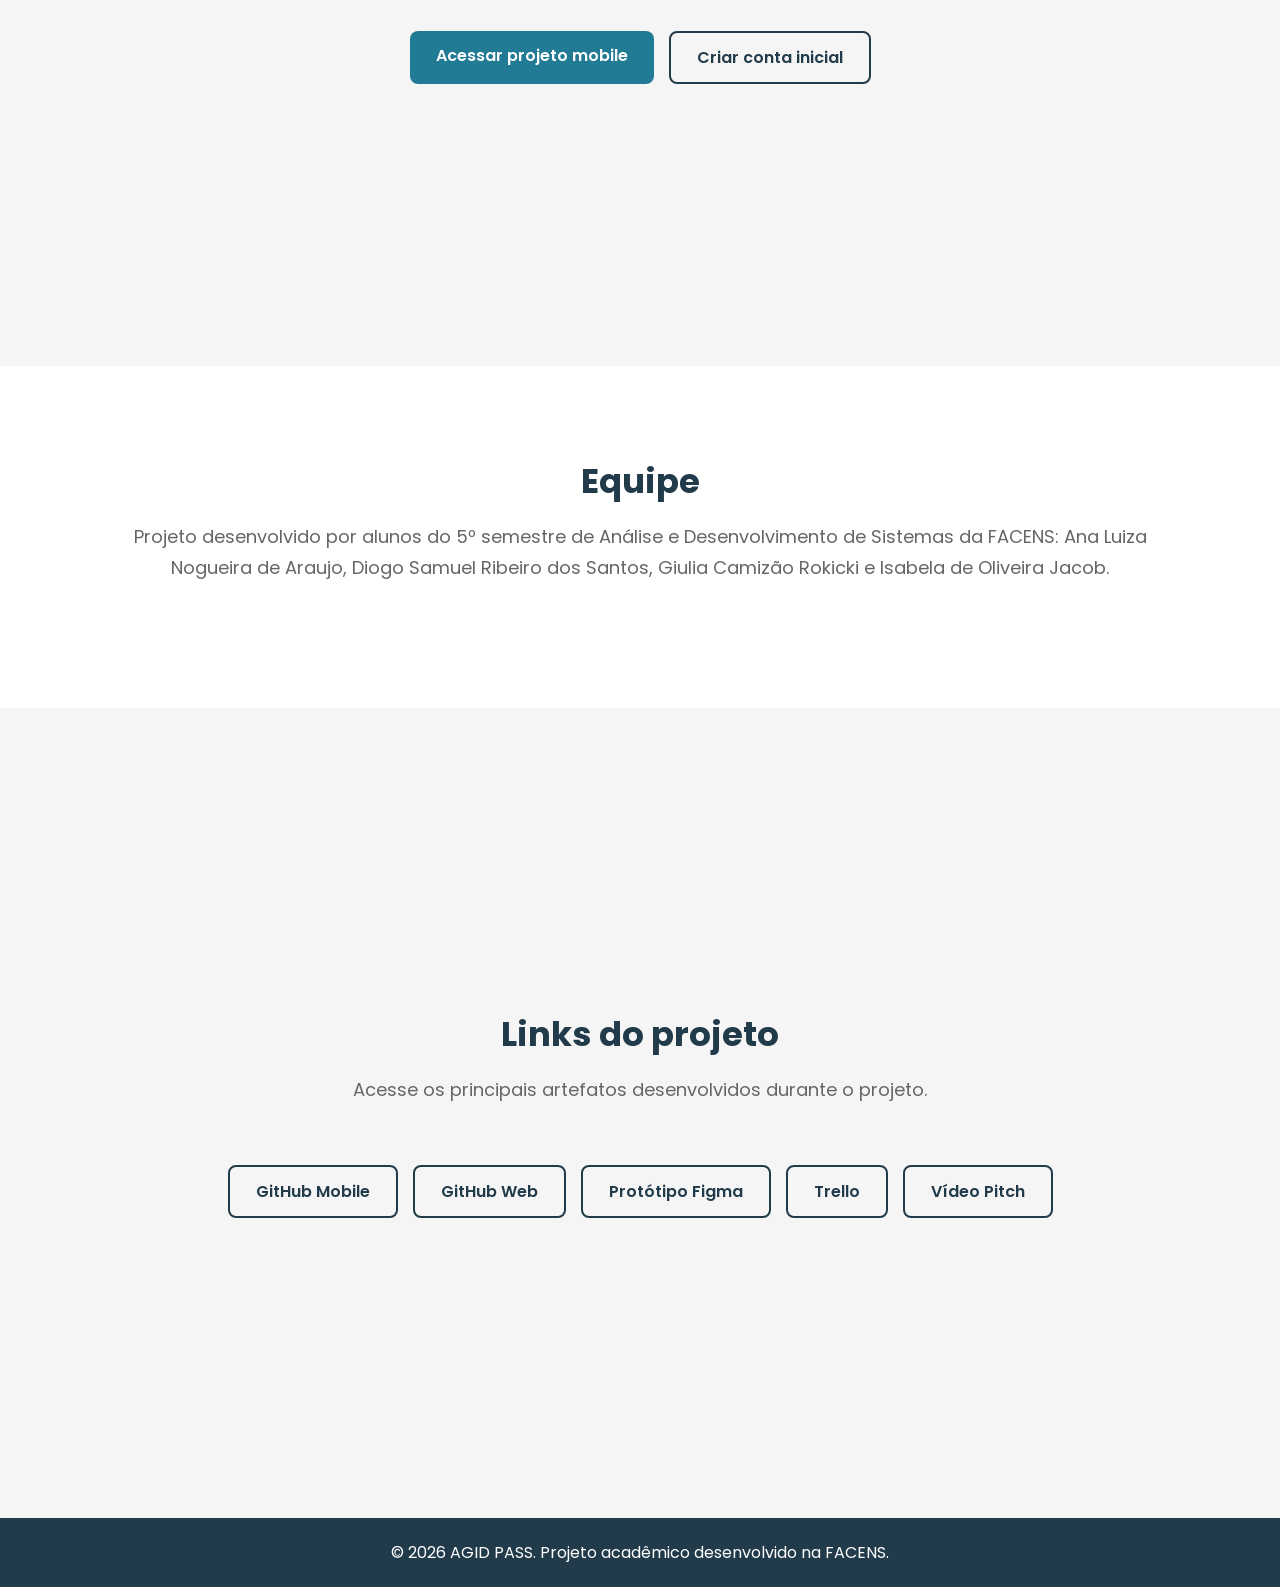
==== commit 84c07aff: "Versão 2.0 - Refatoração completa do código para melhorar a estrutura e legibilidade" ====
--- a/index.html
+++ b/index.html
@@ -23,7 +23,6 @@
         </nav>
 
         <div class="nav-buttons">
-            <a href="login.html" class="btn-nav">Entrar</a>
             <a href="cadastro.html" class="btn-nav">Cadastrar</a>
         </div>
     </header>
@@ -265,7 +264,7 @@
                     GitHub Mobile
                 </a>
 
-                <a href="COLE_AQUI_O_LINK_DO_GITHUB_DA_LANDING_PAGE" target="_blank" class="btn-secondary">
+                <a href="https://github.com/ananogs-bot/AGIDPASS-Web" target="_blank" class="btn-secondary">
                     GitHub Web
                 </a>
 
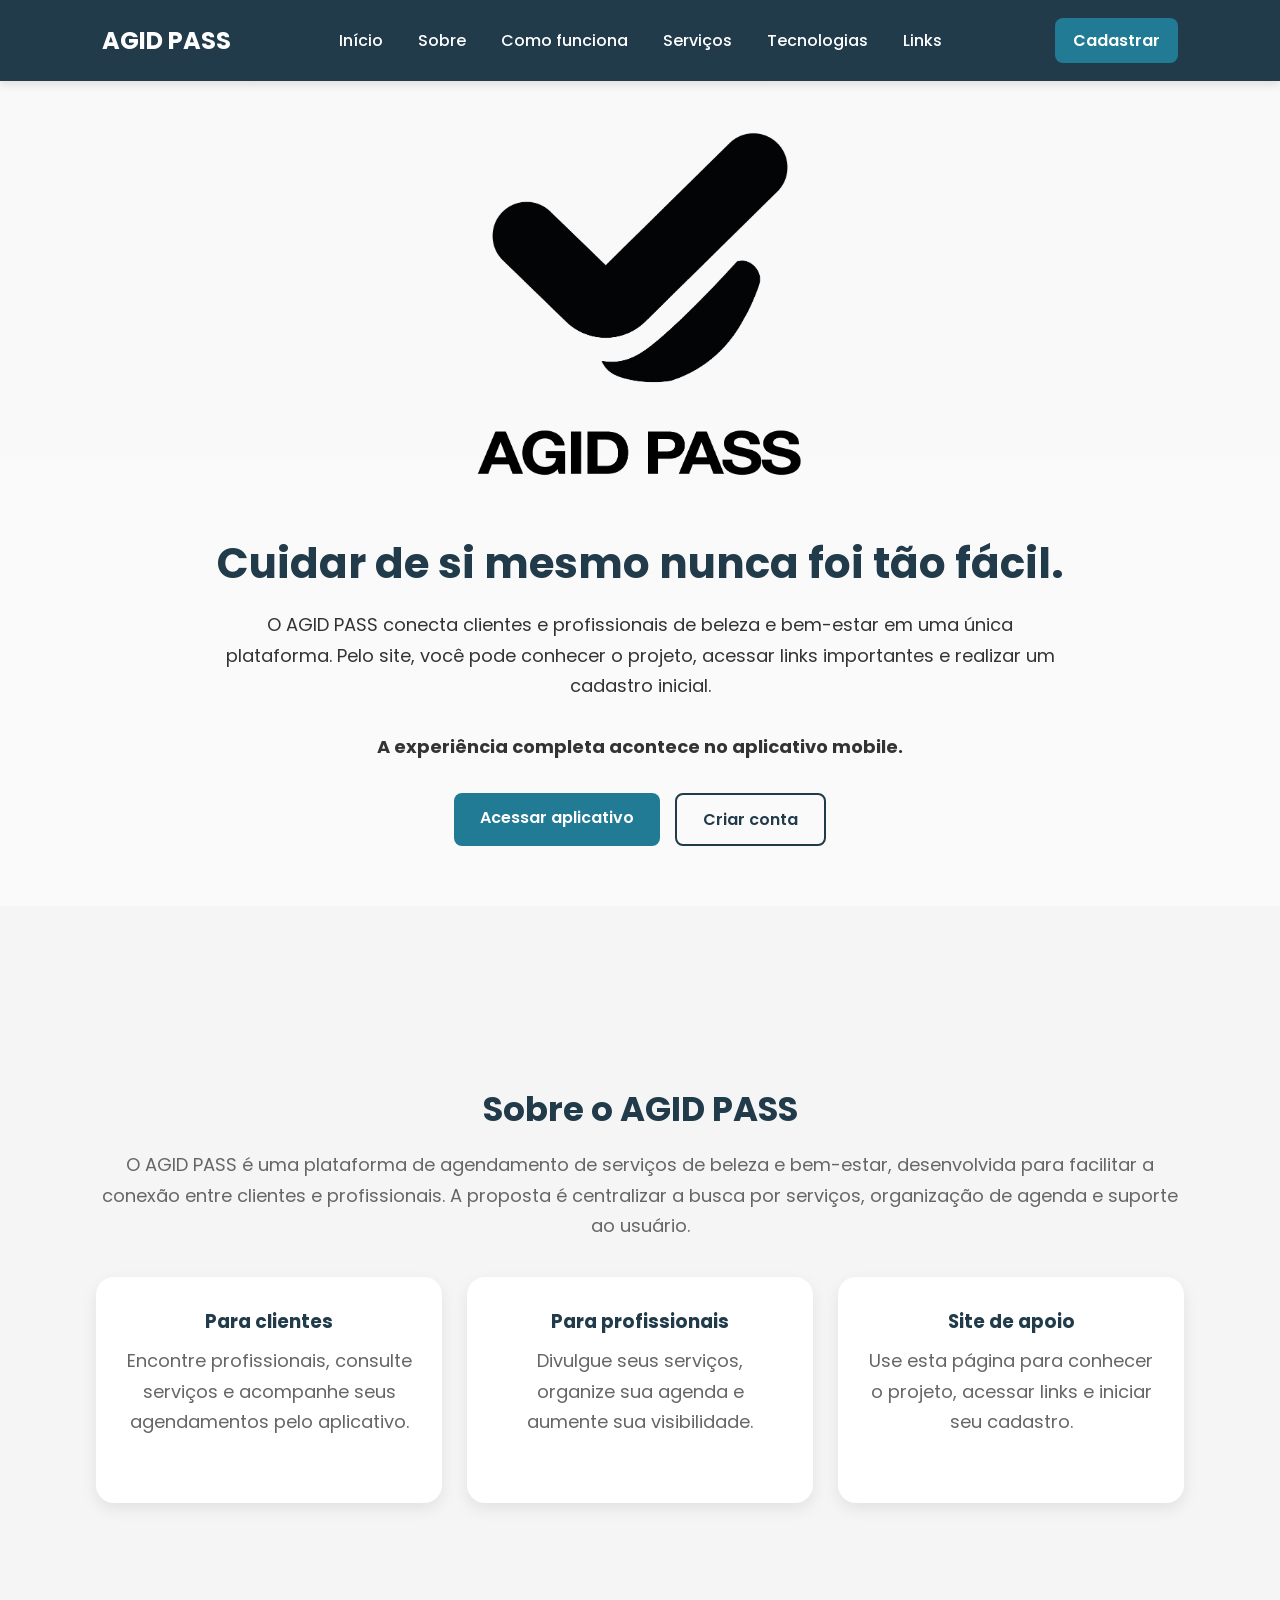
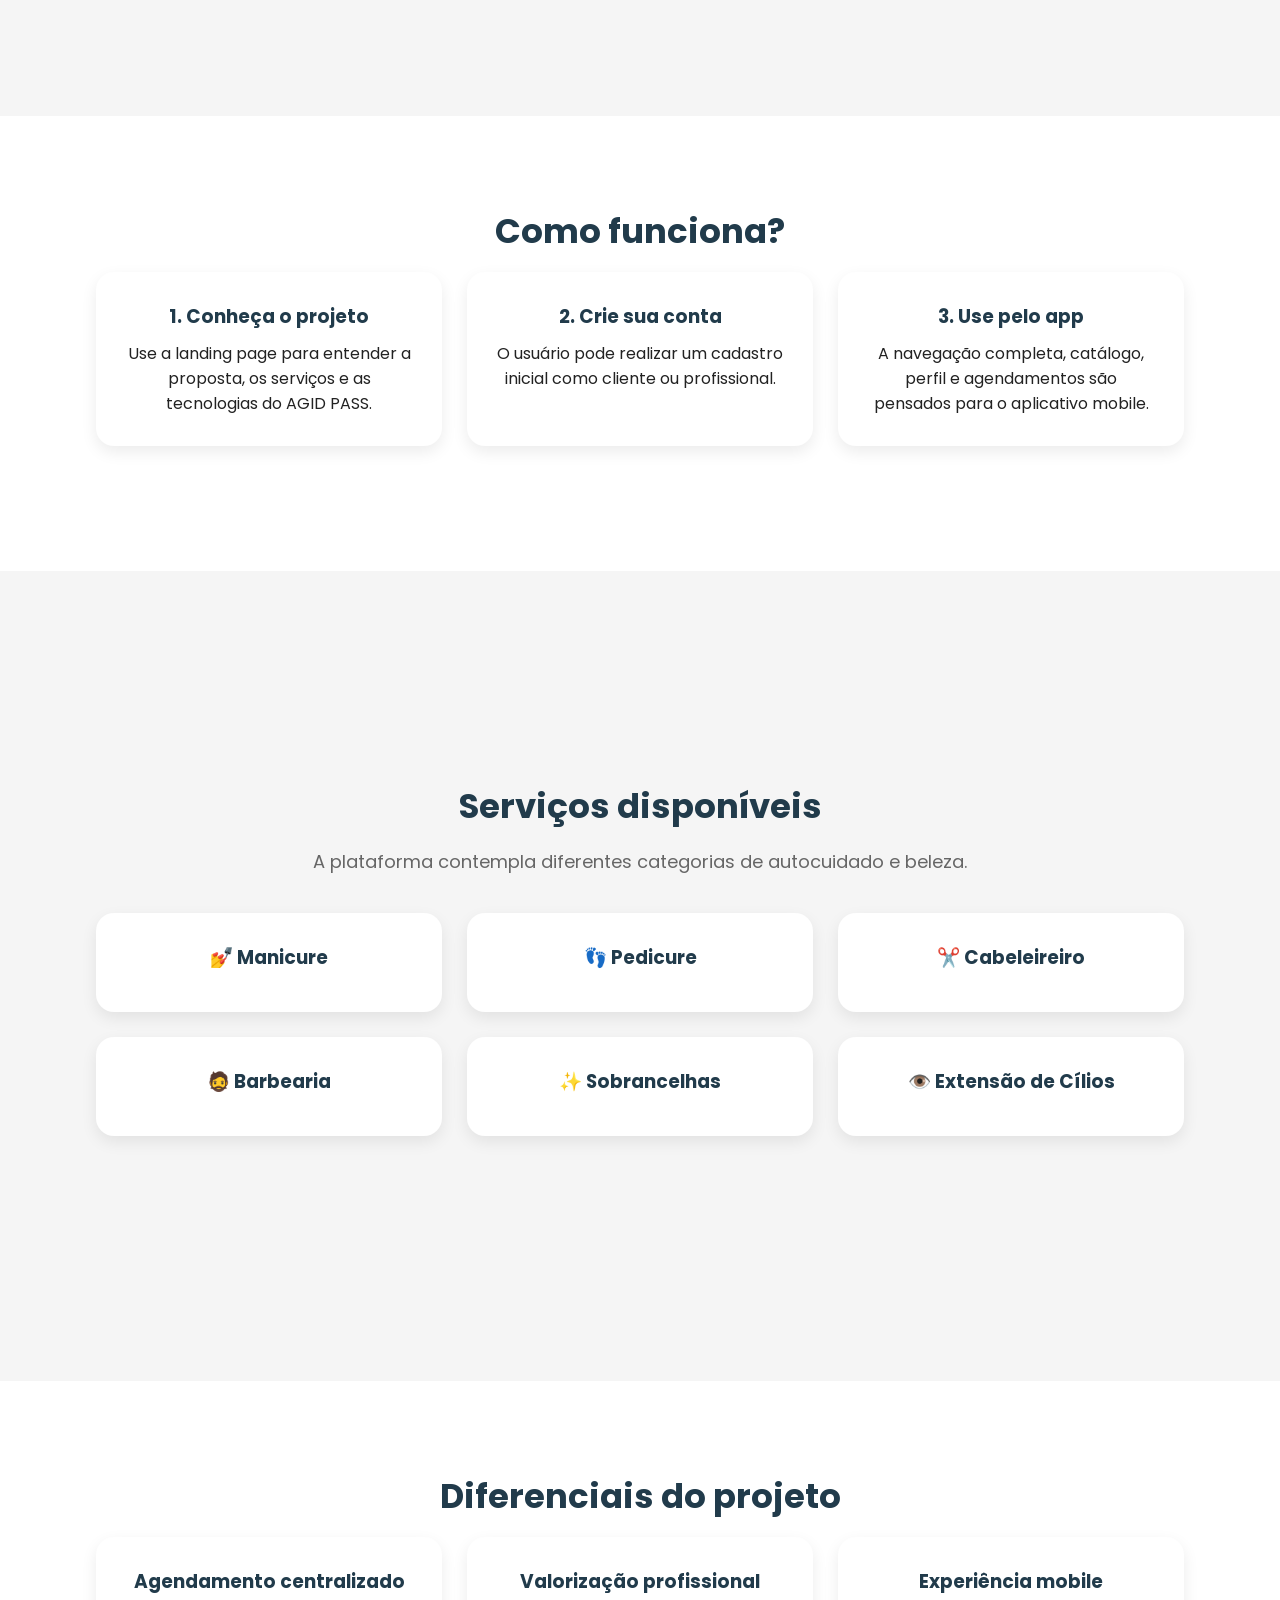
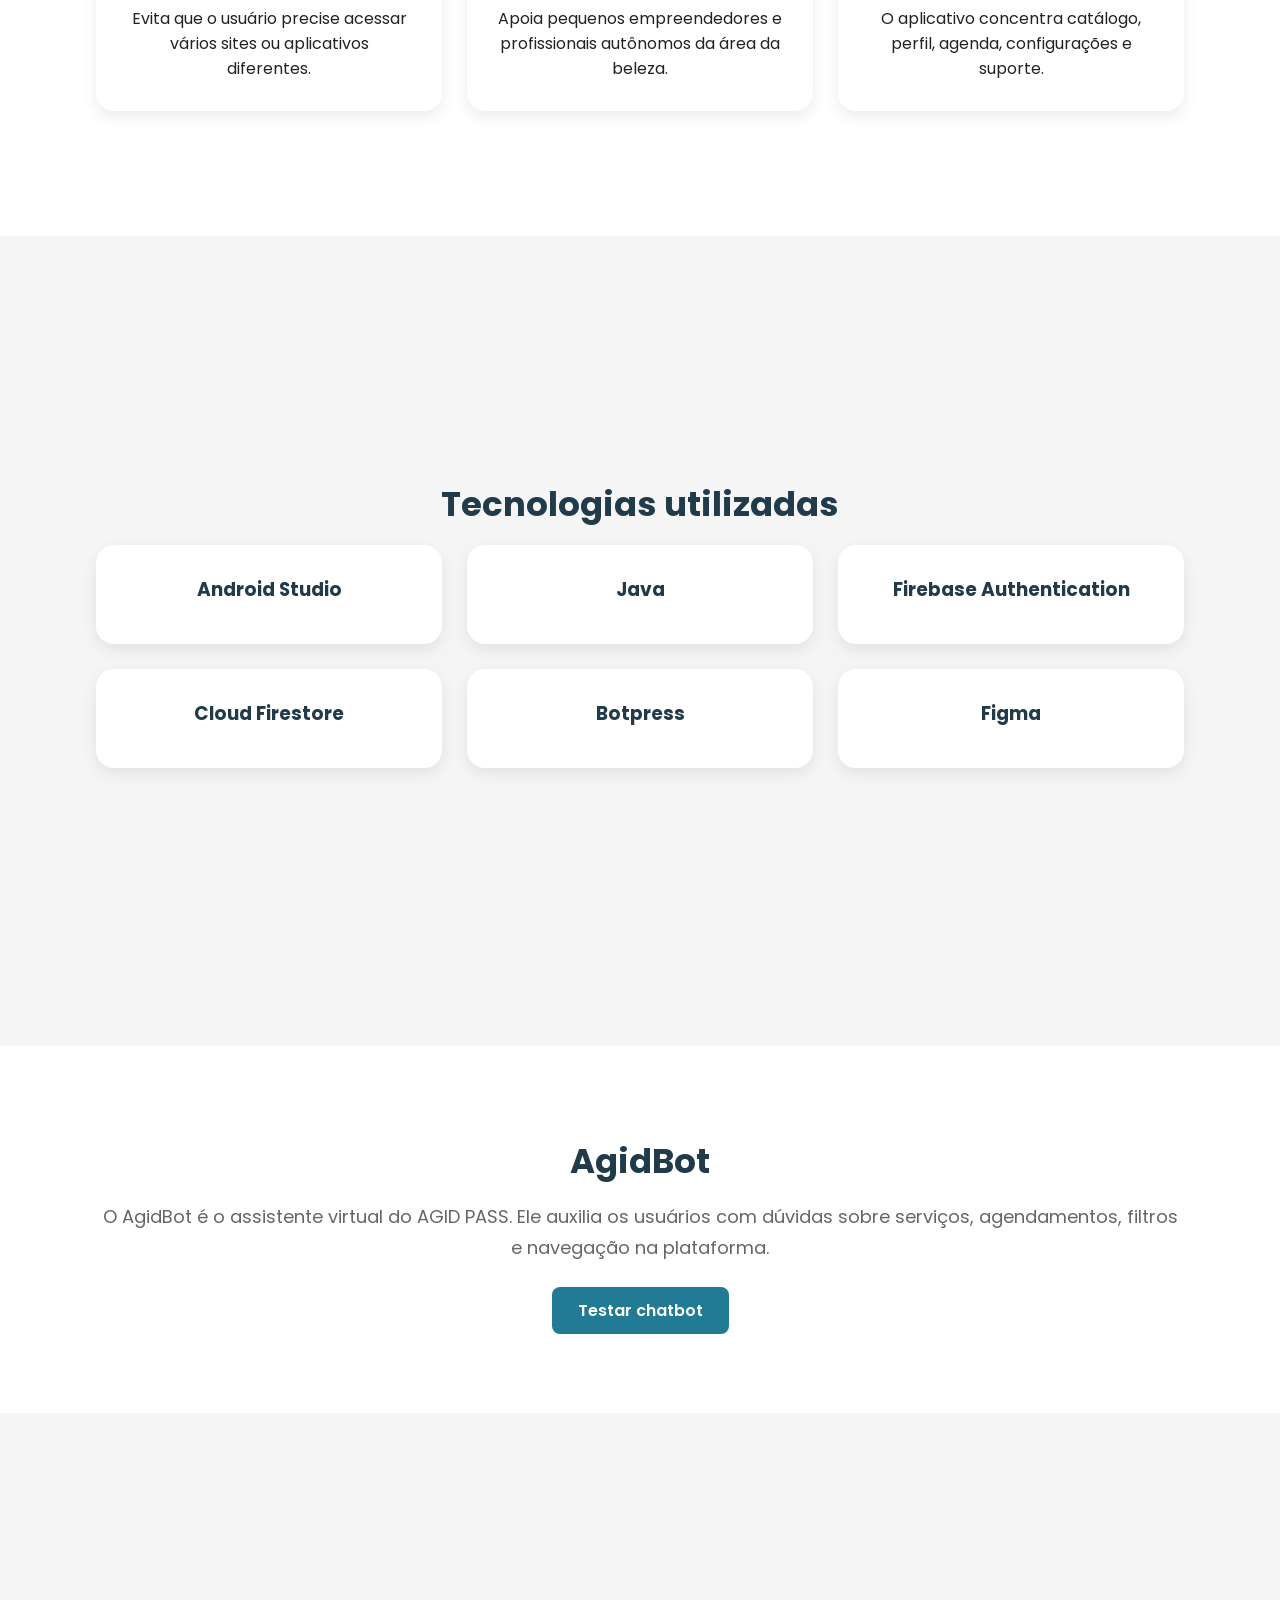
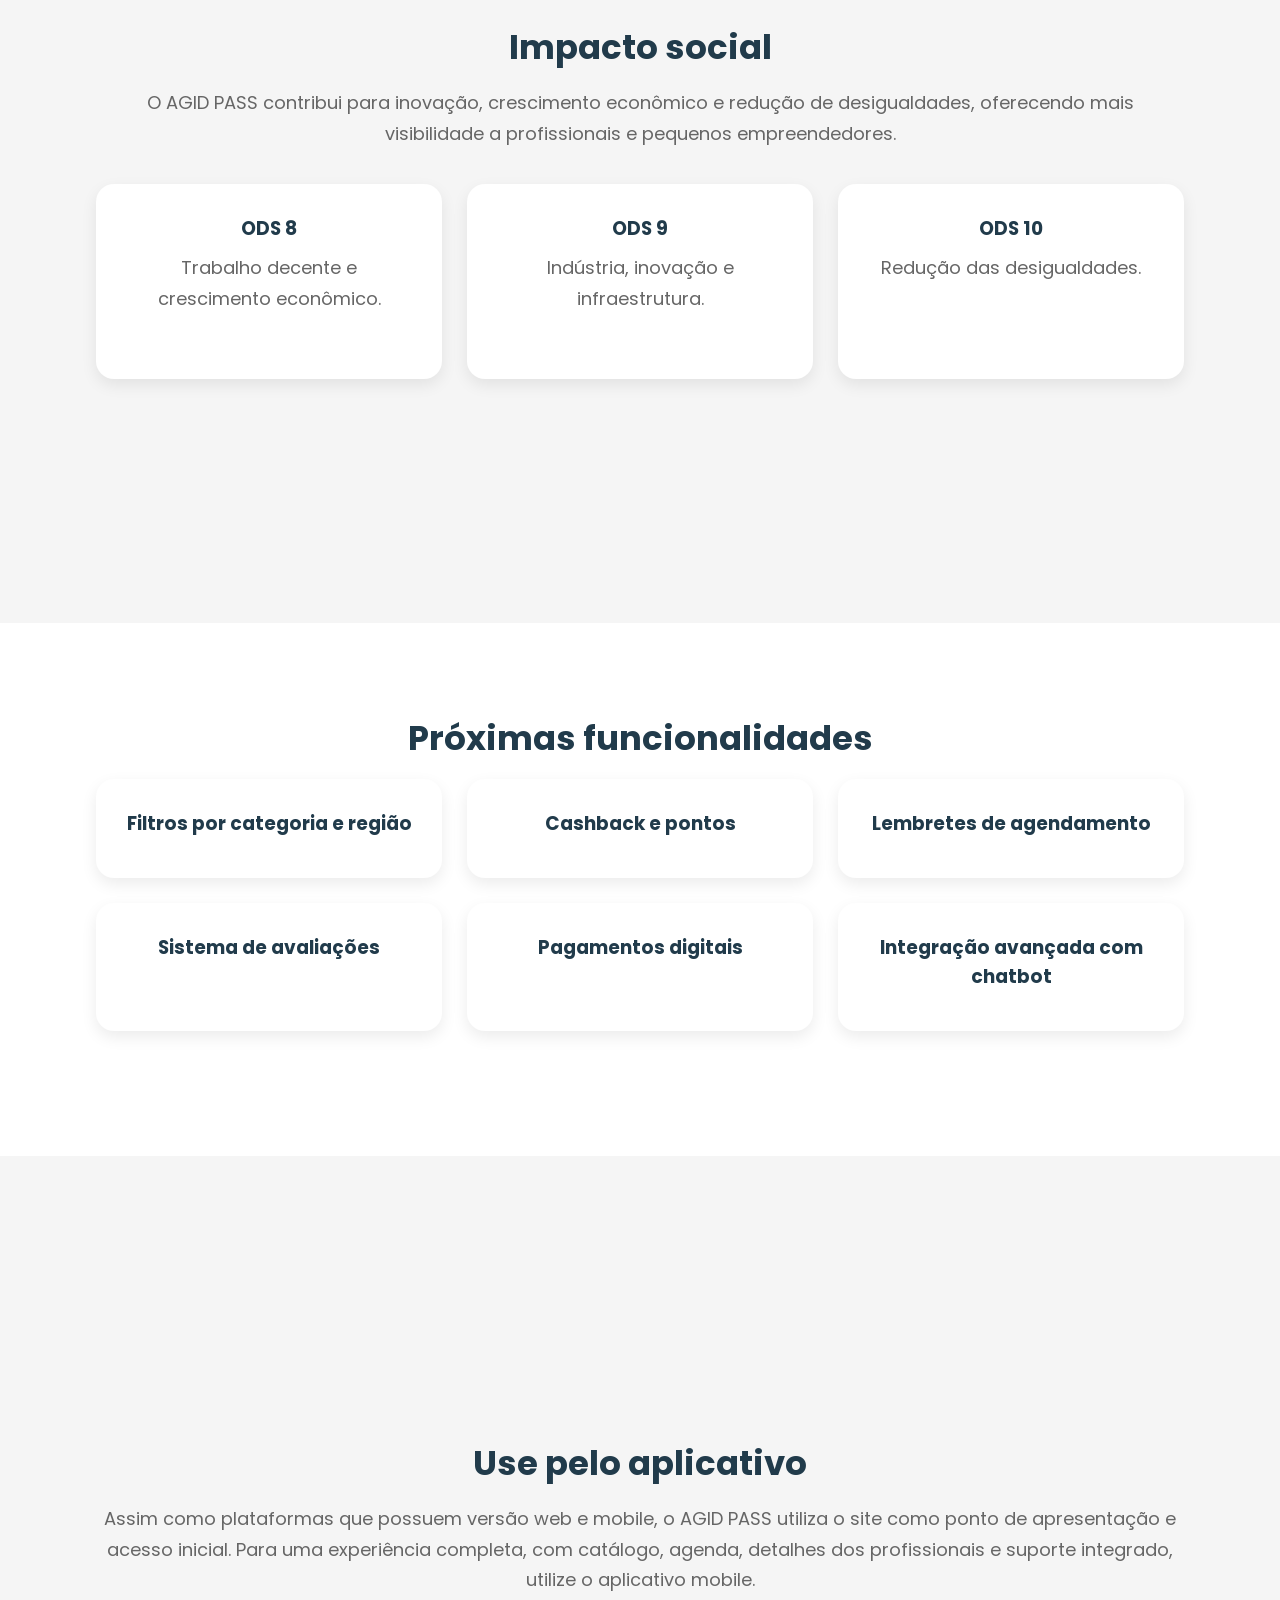
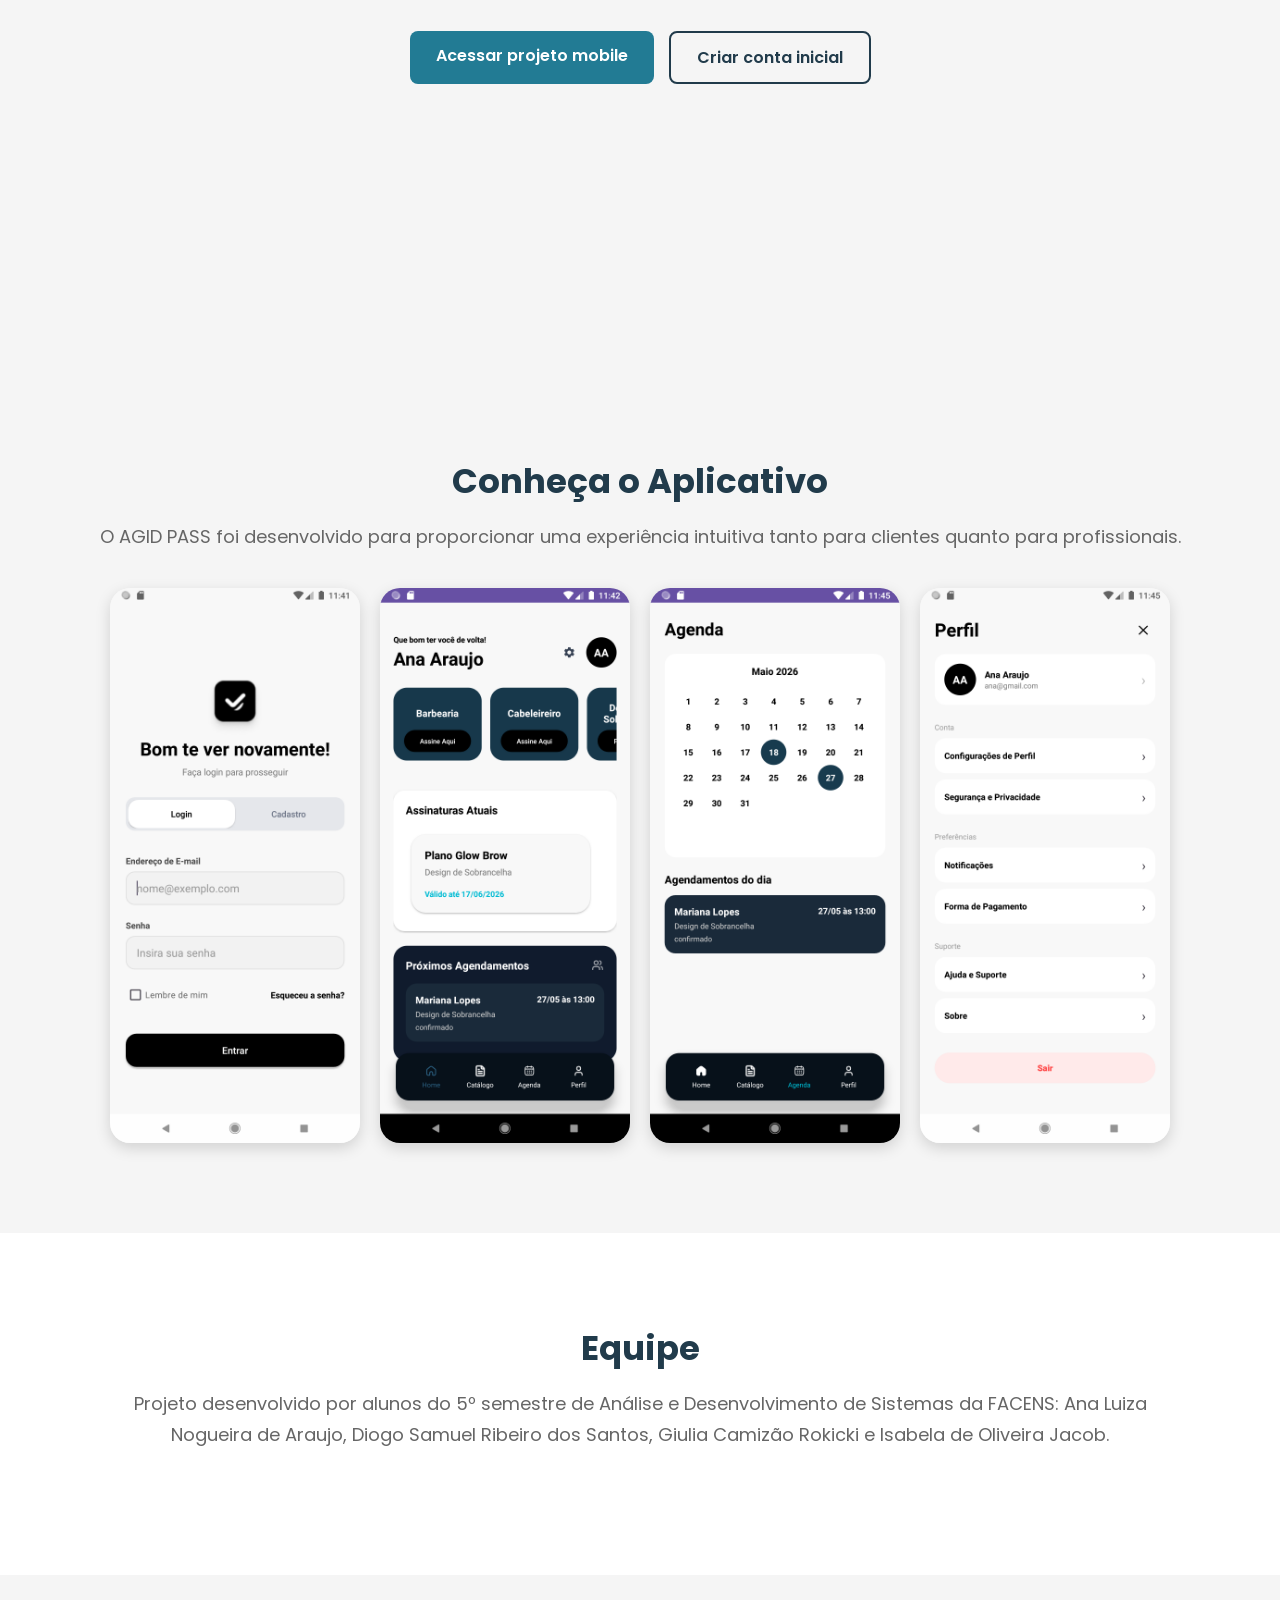
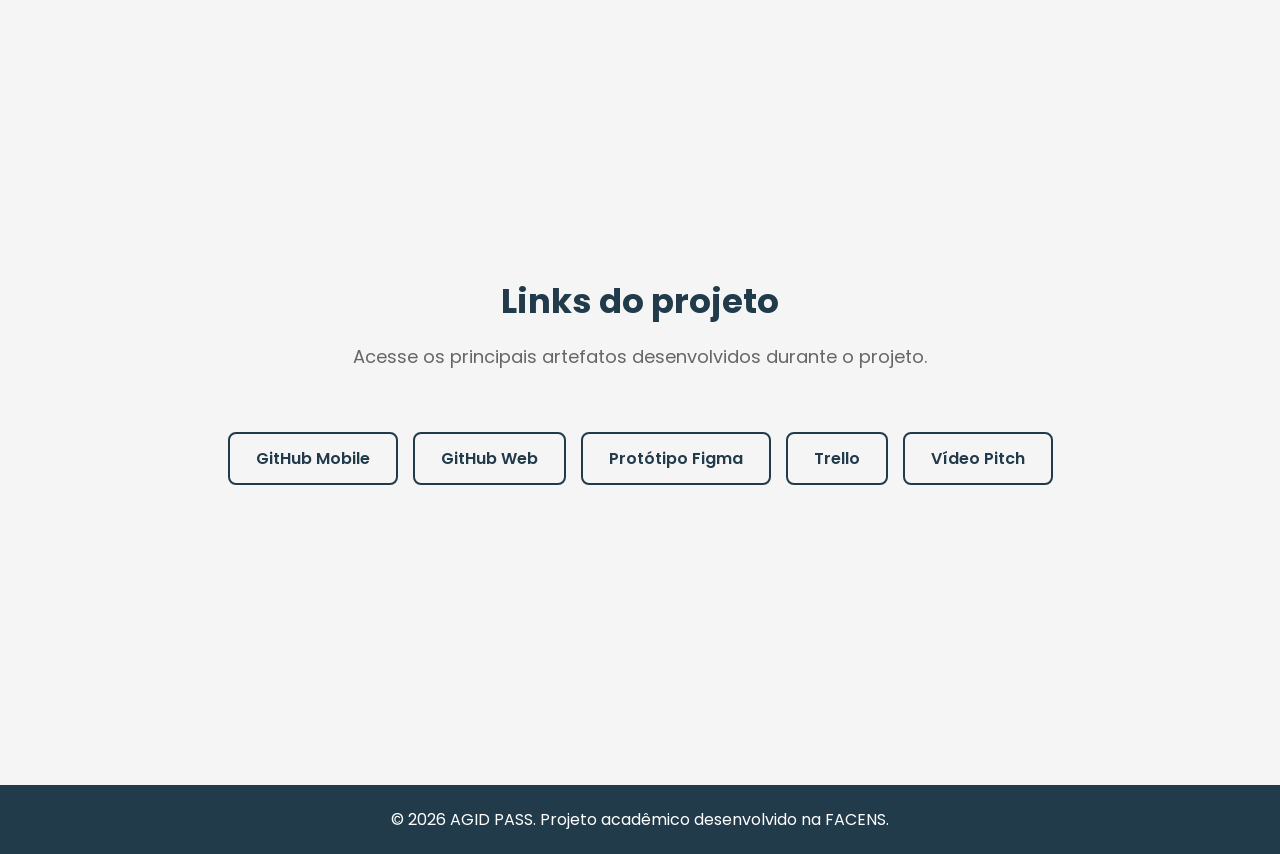
==== commit f45fcc87: "Versão 3.0 - Atualização de Layout com inserição de telas do aplicativo e correção de links para Git" ====
--- a/index.html
+++ b/index.html
@@ -237,6 +237,31 @@
         </div>
     </section>
 
+    <section id="app-preview" class="sobre">
+    <div class="container">
+
+        <h2>Conheça o Aplicativo</h2>
+
+        <p class="subtitulo">
+            O AGID PASS foi desenvolvido para proporcionar uma experiência intuitiva
+            tanto para clientes quanto para profissionais.
+        </p>
+
+        <div class="screenshots">
+
+            <img src="assets/tela-login.png" alt="Tela de Login">
+
+            <img src="assets/tela-catalogo.png" alt="Tela de Início">
+
+            <img src="assets/tela-agenda.png" alt="Tela da Agenda">
+
+            <img src="assets/tela-perfil.png" alt="Tela de Perfil">
+
+        </div>
+
+    </div>
+</section>
+
     <section id="equipe" class="planos">
         <div class="container">
             <h2>Equipe</h2>
